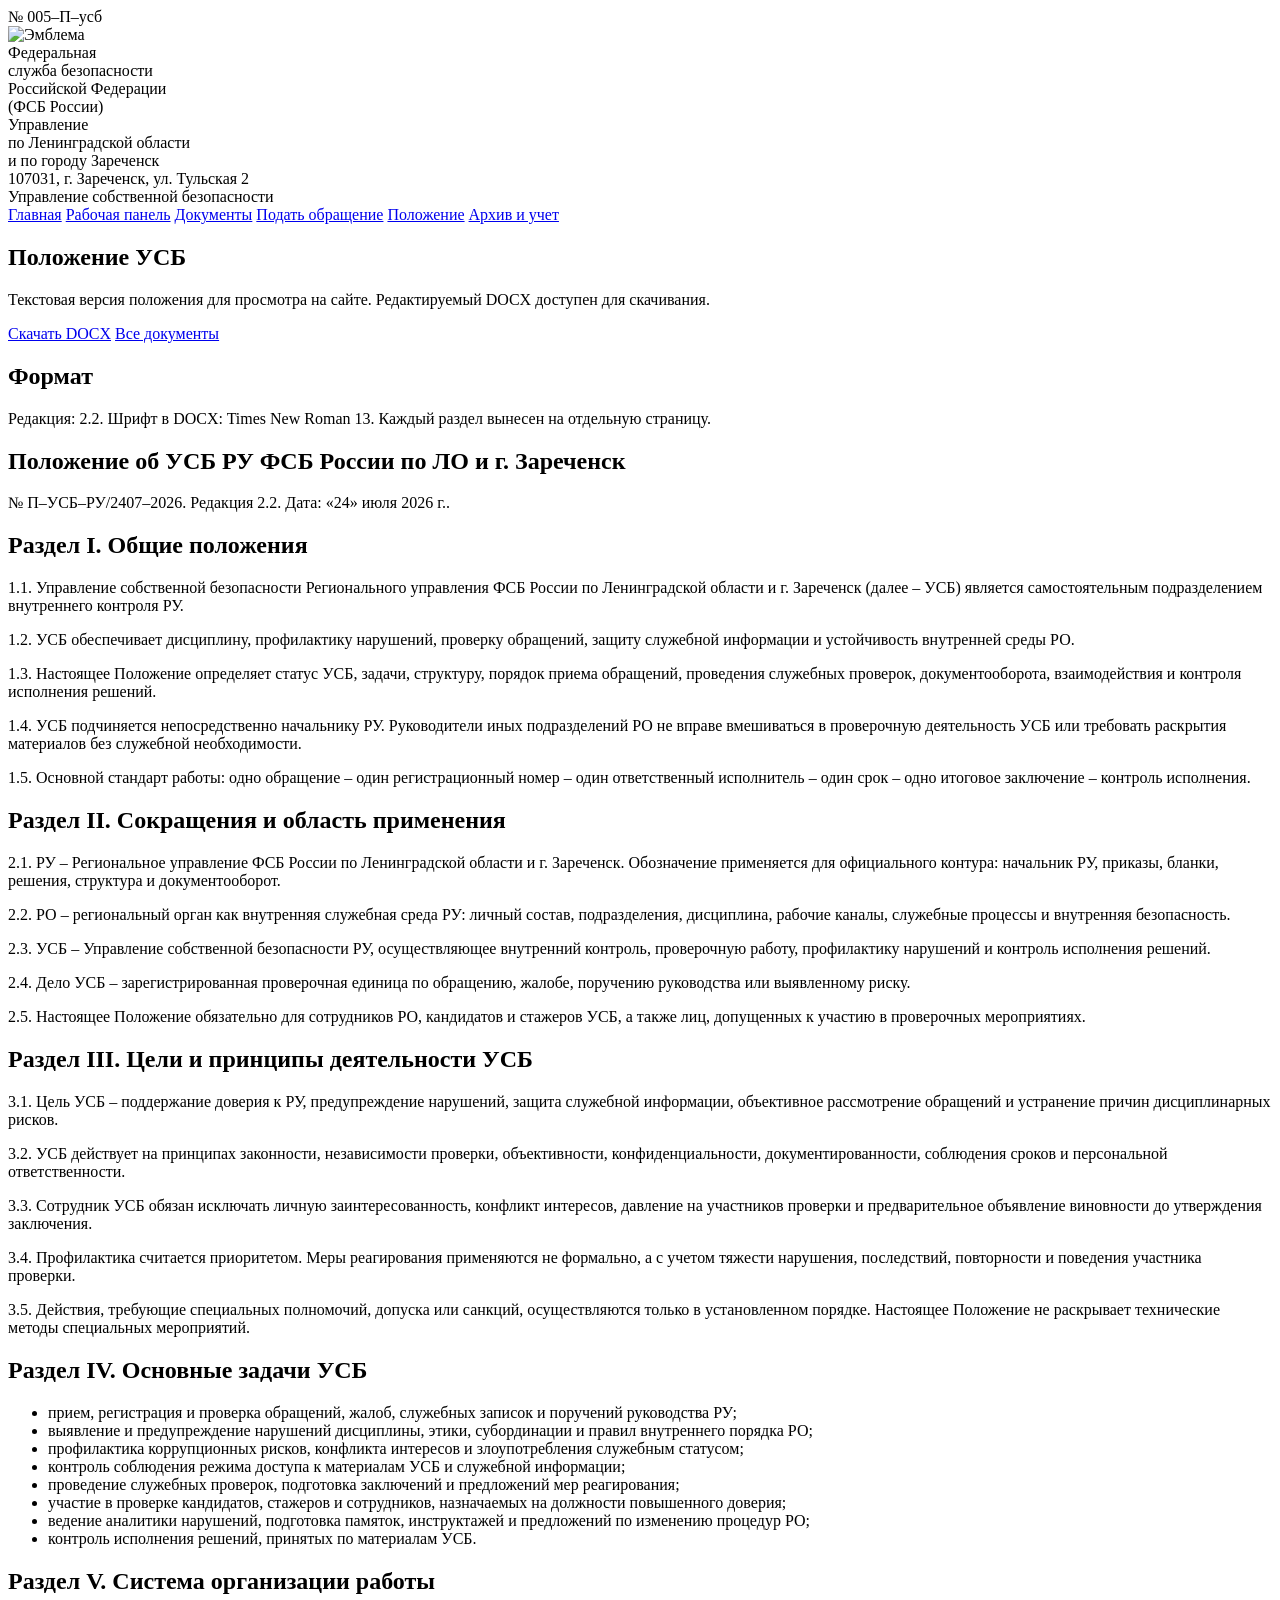
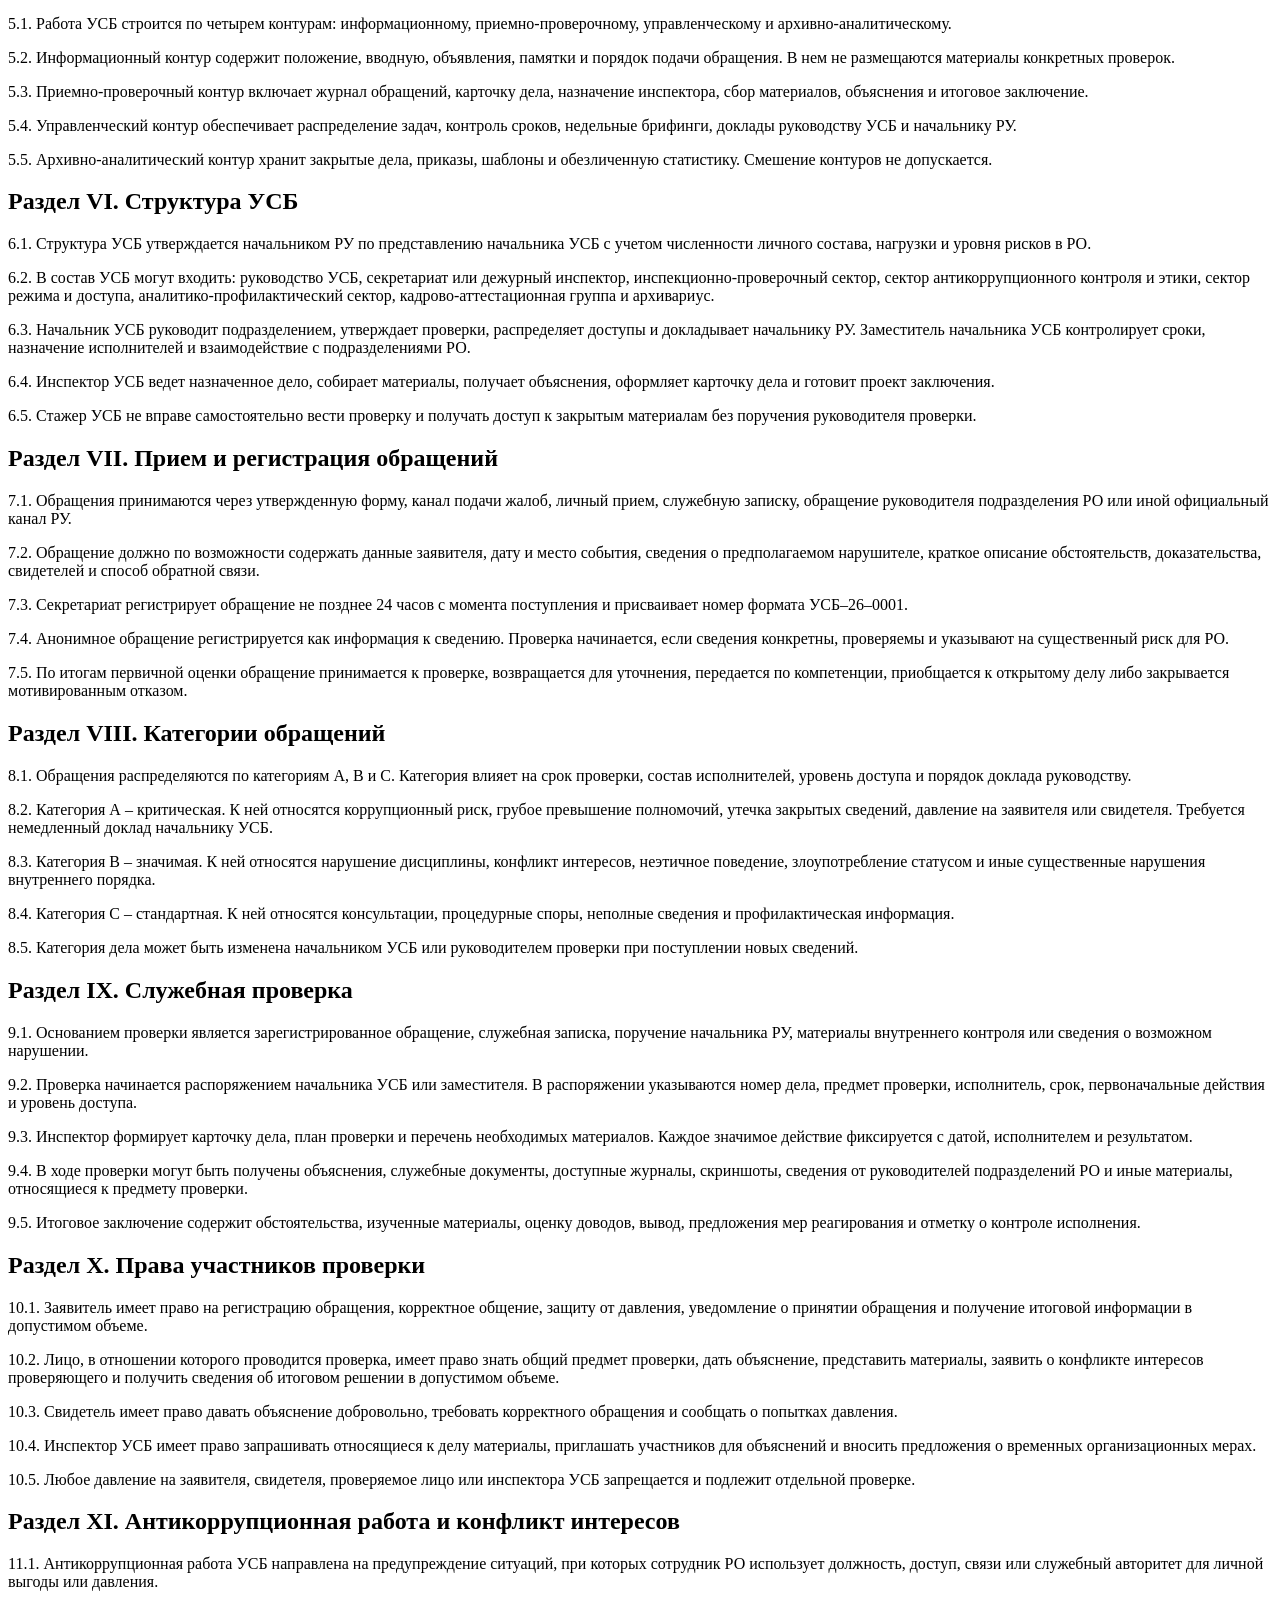
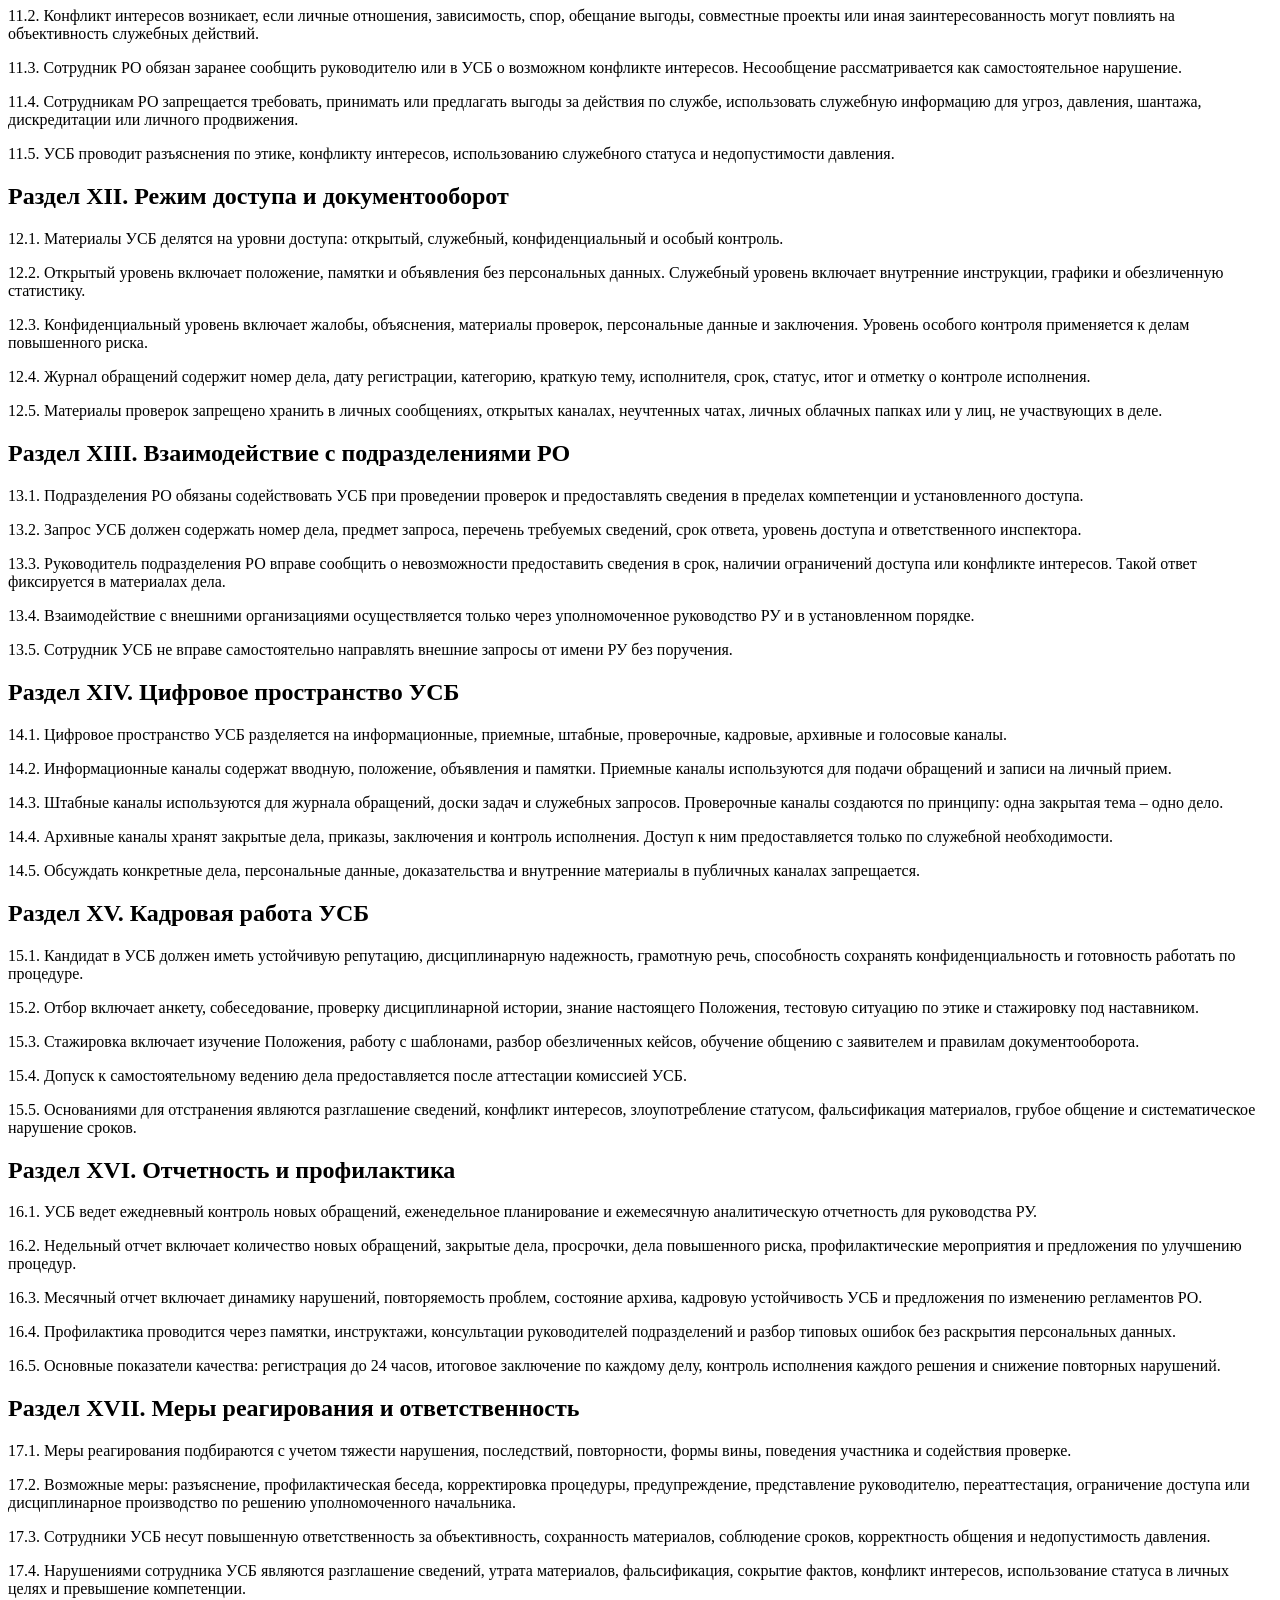
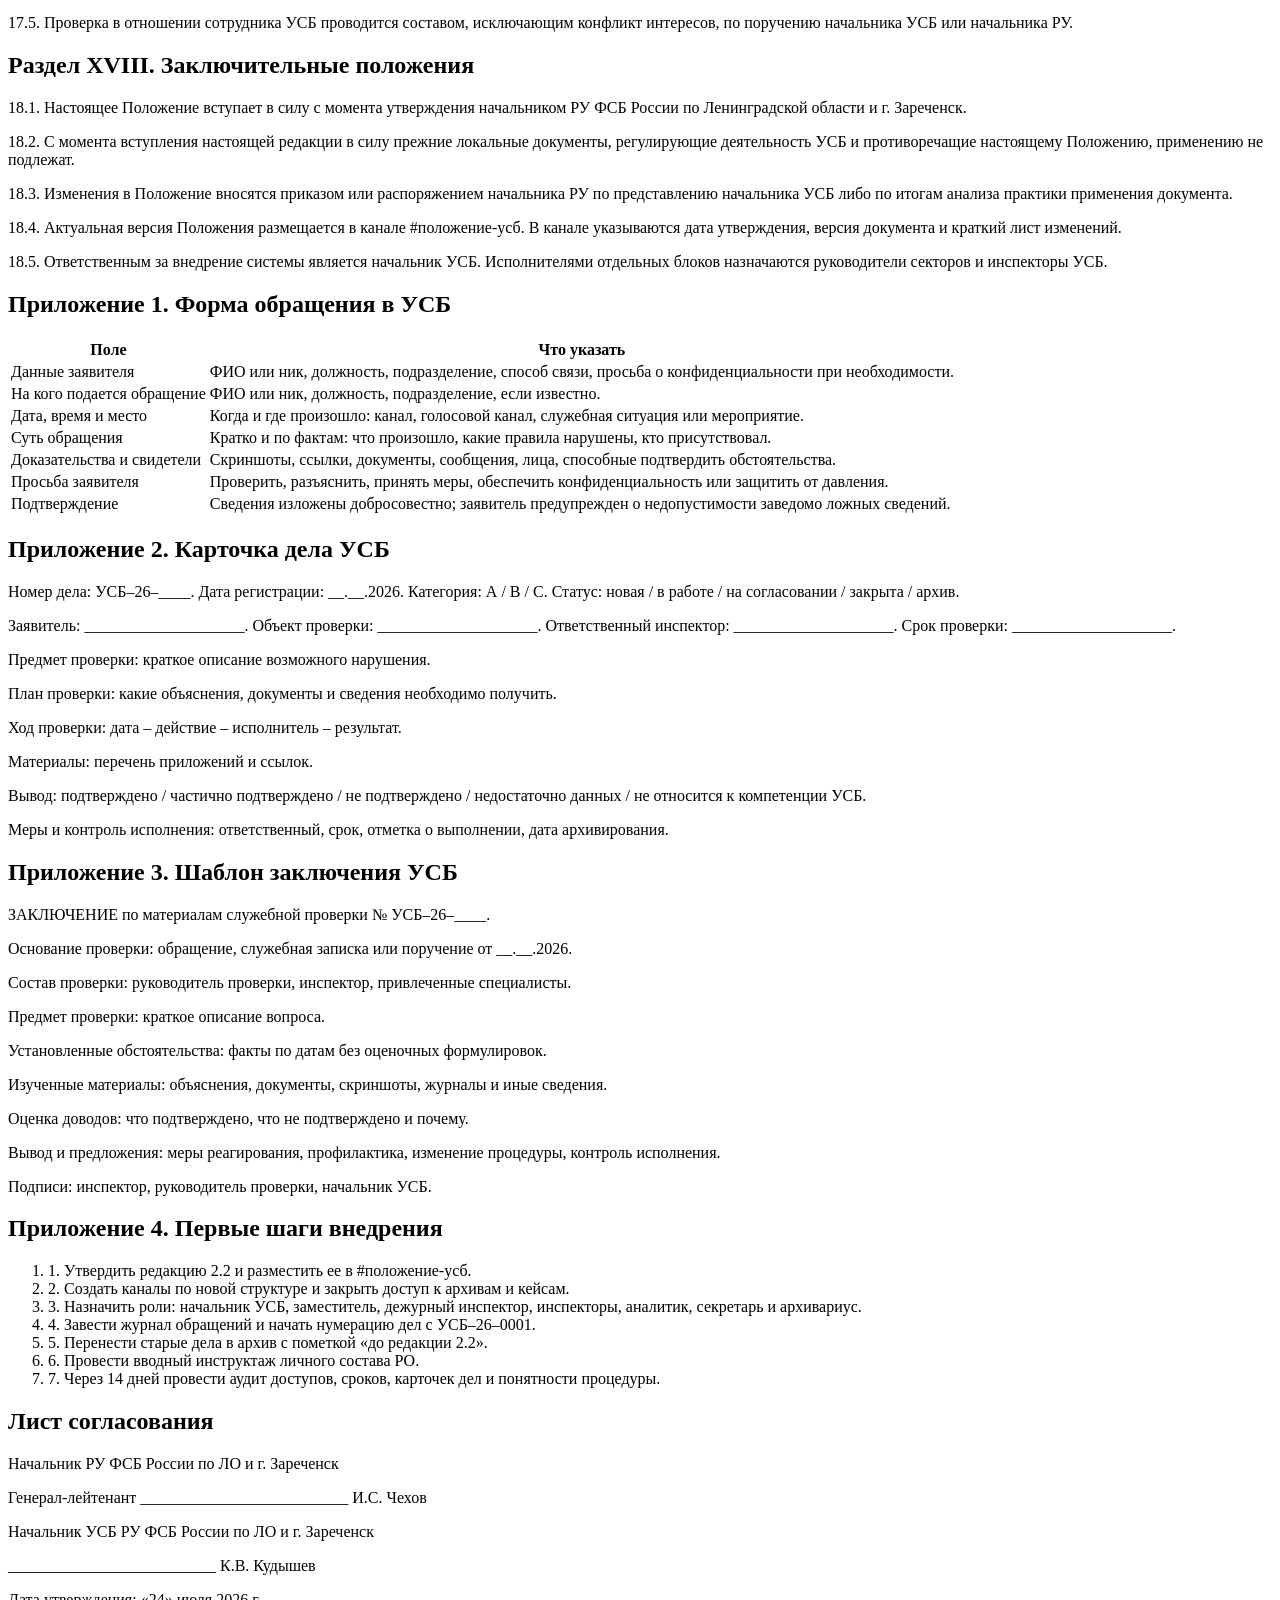
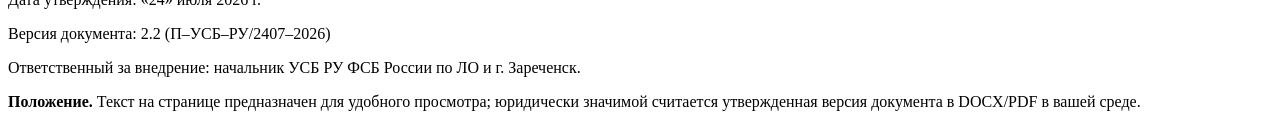
==== regulation.html @ 1c8ad508 "Create regulation.html" ====
<!doctype html>
<html lang="ru">
<head>
  <meta charset="utf-8">
  <meta name="viewport" content="width=device-width, initial-scale=1">
  <title>УСБ | Положение</title>
  <link rel="stylesheet" href="assets/css/style.css">
</head>
<body>
<div class="page">
  <header class="official-head">
    <div class="doc-number">№ 005–П–усб</div>
    <div class="org-block">
      <img src="assets/img/emblem.png" alt="Эмблема">
      <div class="org-title">Федеральная<br>служба безопасности<br>Российской Федерации<br>(ФСБ России)</div>
      <div class="org-subtitle">Управление<br>по Ленинградской области<br>и по городу Зареченск</div>
      <div class="org-address">107031, г. Зареченск, ул. Тульская 2</div>
      <div class="org-dept">Управление собственной безопасности</div>
    </div>
  </header>
  <nav class="top-nav">
    <a href="index.html">Главная</a>
    <a href="workflow.html">Рабочая панель</a>
    <a href="documents.html">Документы</a>
    <a href="appeal.html">Подать обращение</a>
    <a href="regulation.html">Положение</a>
    <a href="archive.html">Архив и учет</a>
  </nav>
  <main class="regulation">
    <section class="hero">
      <div class="hero-card">
        <h1>Положение УСБ</h1>
        <p>Текстовая версия положения для просмотра на сайте. Редактируемый DOCX доступен для скачивания.</p>
        <div class="doc-actions">
          <a class="btn primary" id="regulationSourceLink" href="assets/docs/Положение_УСБ_РУ_ФСБ_ТНР13_черное_1раздел_1страница.docx" download>Скачать DOCX</a>
          <a class="btn" href="documents.html">Все документы</a>
        </div>
      </div>
      <aside class="status-card">
        <h2>Формат</h2>
        <p>Редакция: 2.2. Шрифт в DOCX: Times New Roman 13. Каждый раздел вынесен на отдельную страницу.</p>
      </aside>
    </section>
    <article class="panel">
<h1>Положение об УСБ РУ ФСБ России по ЛО и г. Зареченск</h1>
<p>№ П–УСБ–РУ/2407–2026. Редакция 2.2. Дата: «24» июля 2026 г..</p>
<h2>Раздел I. Общие положения</h2>
<p>1.1. Управление собственной безопасности Регионального управления ФСБ России по Ленинградской области и г. Зареченск (далее – УСБ) является самостоятельным подразделением внутреннего контроля РУ.</p>
<p>1.2. УСБ обеспечивает дисциплину, профилактику нарушений, проверку обращений, защиту служебной информации и устойчивость внутренней среды РО.</p>
<p>1.3. Настоящее Положение определяет статус УСБ, задачи, структуру, порядок приема обращений, проведения служебных проверок, документооборота, взаимодействия и контроля исполнения решений.</p>
<p>1.4. УСБ подчиняется непосредственно начальнику РУ. Руководители иных подразделений РО не вправе вмешиваться в проверочную деятельность УСБ или требовать раскрытия материалов без служебной необходимости.</p>
<p>1.5. Основной стандарт работы: одно обращение – один регистрационный номер – один ответственный исполнитель – один срок – одно итоговое заключение – контроль исполнения.</p>
<h2>Раздел II. Сокращения и область применения</h2>
<p>2.1. РУ – Региональное управление ФСБ России по Ленинградской области и г. Зареченск. Обозначение применяется для официального контура: начальник РУ, приказы, бланки, решения, структура и документооборот.</p>
<p>2.2. РО – региональный орган как внутренняя служебная среда РУ: личный состав, подразделения, дисциплина, рабочие каналы, служебные процессы и внутренняя безопасность.</p>
<p>2.3. УСБ – Управление собственной безопасности РУ, осуществляющее внутренний контроль, проверочную работу, профилактику нарушений и контроль исполнения решений.</p>
<p>2.4. Дело УСБ – зарегистрированная проверочная единица по обращению, жалобе, поручению руководства или выявленному риску.</p>
<p>2.5. Настоящее Положение обязательно для сотрудников РО, кандидатов и стажеров УСБ, а также лиц, допущенных к участию в проверочных мероприятиях.</p>
<h2>Раздел III. Цели и принципы деятельности УСБ</h2>
<p>3.1. Цель УСБ – поддержание доверия к РУ, предупреждение нарушений, защита служебной информации, объективное рассмотрение обращений и устранение причин дисциплинарных рисков.</p>
<p>3.2. УСБ действует на принципах законности, независимости проверки, объективности, конфиденциальности, документированности, соблюдения сроков и персональной ответственности.</p>
<p>3.3. Сотрудник УСБ обязан исключать личную заинтересованность, конфликт интересов, давление на участников проверки и предварительное объявление виновности до утверждения заключения.</p>
<p>3.4. Профилактика считается приоритетом. Меры реагирования применяются не формально, а с учетом тяжести нарушения, последствий, повторности и поведения участника проверки.</p>
<p>3.5. Действия, требующие специальных полномочий, допуска или санкций, осуществляются только в установленном порядке. Настоящее Положение не раскрывает технические методы специальных мероприятий.</p>
<h2>Раздел IV. Основные задачи УСБ</h2>
<ul>
<li>прием, регистрация и проверка обращений, жалоб, служебных записок и поручений руководства РУ;</li>
<li>выявление и предупреждение нарушений дисциплины, этики, субординации и правил внутреннего порядка РО;</li>
<li>профилактика коррупционных рисков, конфликта интересов и злоупотребления служебным статусом;</li>
<li>контроль соблюдения режима доступа к материалам УСБ и служебной информации;</li>
<li>проведение служебных проверок, подготовка заключений и предложений мер реагирования;</li>
<li>участие в проверке кандидатов, стажеров и сотрудников, назначаемых на должности повышенного доверия;</li>
<li>ведение аналитики нарушений, подготовка памяток, инструктажей и предложений по изменению процедур РО;</li>
<li>контроль исполнения решений, принятых по материалам УСБ.</li>
</ul>
<h2>Раздел V. Система организации работы</h2>
<p>5.1. Работа УСБ строится по четырем контурам: информационному, приемно-проверочному, управленческому и архивно-аналитическому.</p>
<p>5.2. Информационный контур содержит положение, вводную, объявления, памятки и порядок подачи обращения. В нем не размещаются материалы конкретных проверок.</p>
<p>5.3. Приемно-проверочный контур включает журнал обращений, карточку дела, назначение инспектора, сбор материалов, объяснения и итоговое заключение.</p>
<p>5.4. Управленческий контур обеспечивает распределение задач, контроль сроков, недельные брифинги, доклады руководству УСБ и начальнику РУ.</p>
<p>5.5. Архивно-аналитический контур хранит закрытые дела, приказы, шаблоны и обезличенную статистику. Смешение контуров не допускается.</p>
<h2>Раздел VI. Структура УСБ</h2>
<p>6.1. Структура УСБ утверждается начальником РУ по представлению начальника УСБ с учетом численности личного состава, нагрузки и уровня рисков в РО.</p>
<p>6.2. В состав УСБ могут входить: руководство УСБ, секретариат или дежурный инспектор, инспекционно-проверочный сектор, сектор антикоррупционного контроля и этики, сектор режима и доступа, аналитико-профилактический сектор, кадрово-аттестационная группа и архивариус.</p>
<p>6.3. Начальник УСБ руководит подразделением, утверждает проверки, распределяет доступы и докладывает начальнику РУ. Заместитель начальника УСБ контролирует сроки, назначение исполнителей и взаимодействие с подразделениями РО.</p>
<p>6.4. Инспектор УСБ ведет назначенное дело, собирает материалы, получает объяснения, оформляет карточку дела и готовит проект заключения.</p>
<p>6.5. Стажер УСБ не вправе самостоятельно вести проверку и получать доступ к закрытым материалам без поручения руководителя проверки.</p>
<h2>Раздел VII. Прием и регистрация обращений</h2>
<p>7.1. Обращения принимаются через утвержденную форму, канал подачи жалоб, личный прием, служебную записку, обращение руководителя подразделения РО или иной официальный канал РУ.</p>
<p>7.2. Обращение должно по возможности содержать данные заявителя, дату и место события, сведения о предполагаемом нарушителе, краткое описание обстоятельств, доказательства, свидетелей и способ обратной связи.</p>
<p>7.3. Секретариат регистрирует обращение не позднее 24 часов с момента поступления и присваивает номер формата УСБ–26–0001.</p>
<p>7.4. Анонимное обращение регистрируется как информация к сведению. Проверка начинается, если сведения конкретны, проверяемы и указывают на существенный риск для РО.</p>
<p>7.5. По итогам первичной оценки обращение принимается к проверке, возвращается для уточнения, передается по компетенции, приобщается к открытому делу либо закрывается мотивированным отказом.</p>
<h2>Раздел VIII. Категории обращений</h2>
<p>8.1. Обращения распределяются по категориям А, B и C. Категория влияет на срок проверки, состав исполнителей, уровень доступа и порядок доклада руководству.</p>
<p>8.2. Категория А – критическая. К ней относятся коррупционный риск, грубое превышение полномочий, утечка закрытых сведений, давление на заявителя или свидетеля. Требуется немедленный доклад начальнику УСБ.</p>
<p>8.3. Категория B – значимая. К ней относятся нарушение дисциплины, конфликт интересов, неэтичное поведение, злоупотребление статусом и иные существенные нарушения внутреннего порядка.</p>
<p>8.4. Категория C – стандартная. К ней относятся консультации, процедурные споры, неполные сведения и профилактическая информация.</p>
<p>8.5. Категория дела может быть изменена начальником УСБ или руководителем проверки при поступлении новых сведений.</p>
<h2>Раздел IX. Служебная проверка</h2>
<p>9.1. Основанием проверки является зарегистрированное обращение, служебная записка, поручение начальника РУ, материалы внутреннего контроля или сведения о возможном нарушении.</p>
<p>9.2. Проверка начинается распоряжением начальника УСБ или заместителя. В распоряжении указываются номер дела, предмет проверки, исполнитель, срок, первоначальные действия и уровень доступа.</p>
<p>9.3. Инспектор формирует карточку дела, план проверки и перечень необходимых материалов. Каждое значимое действие фиксируется с датой, исполнителем и результатом.</p>
<p>9.4. В ходе проверки могут быть получены объяснения, служебные документы, доступные журналы, скриншоты, сведения от руководителей подразделений РО и иные материалы, относящиеся к предмету проверки.</p>
<p>9.5. Итоговое заключение содержит обстоятельства, изученные материалы, оценку доводов, вывод, предложения мер реагирования и отметку о контроле исполнения.</p>
<h2>Раздел X. Права участников проверки</h2>
<p>10.1. Заявитель имеет право на регистрацию обращения, корректное общение, защиту от давления, уведомление о принятии обращения и получение итоговой информации в допустимом объеме.</p>
<p>10.2. Лицо, в отношении которого проводится проверка, имеет право знать общий предмет проверки, дать объяснение, представить материалы, заявить о конфликте интересов проверяющего и получить сведения об итоговом решении в допустимом объеме.</p>
<p>10.3. Свидетель имеет право давать объяснение добровольно, требовать корректного обращения и сообщать о попытках давления.</p>
<p>10.4. Инспектор УСБ имеет право запрашивать относящиеся к делу материалы, приглашать участников для объяснений и вносить предложения о временных организационных мерах.</p>
<p>10.5. Любое давление на заявителя, свидетеля, проверяемое лицо или инспектора УСБ запрещается и подлежит отдельной проверке.</p>
<h2>Раздел XI. Антикоррупционная работа и конфликт интересов</h2>
<p>11.1. Антикоррупционная работа УСБ направлена на предупреждение ситуаций, при которых сотрудник РО использует должность, доступ, связи или служебный авторитет для личной выгоды или давления.</p>
<p>11.2. Конфликт интересов возникает, если личные отношения, зависимость, спор, обещание выгоды, совместные проекты или иная заинтересованность могут повлиять на объективность служебных действий.</p>
<p>11.3. Сотрудник РО обязан заранее сообщить руководителю или в УСБ о возможном конфликте интересов. Несообщение рассматривается как самостоятельное нарушение.</p>
<p>11.4. Сотрудникам РО запрещается требовать, принимать или предлагать выгоды за действия по службе, использовать служебную информацию для угроз, давления, шантажа, дискредитации или личного продвижения.</p>
<p>11.5. УСБ проводит разъяснения по этике, конфликту интересов, использованию служебного статуса и недопустимости давления.</p>
<h2>Раздел XII. Режим доступа и документооборот</h2>
<p>12.1. Материалы УСБ делятся на уровни доступа: открытый, служебный, конфиденциальный и особый контроль.</p>
<p>12.2. Открытый уровень включает положение, памятки и объявления без персональных данных. Служебный уровень включает внутренние инструкции, графики и обезличенную статистику.</p>
<p>12.3. Конфиденциальный уровень включает жалобы, объяснения, материалы проверок, персональные данные и заключения. Уровень особого контроля применяется к делам повышенного риска.</p>
<p>12.4. Журнал обращений содержит номер дела, дату регистрации, категорию, краткую тему, исполнителя, срок, статус, итог и отметку о контроле исполнения.</p>
<p>12.5. Материалы проверок запрещено хранить в личных сообщениях, открытых каналах, неучтенных чатах, личных облачных папках или у лиц, не участвующих в деле.</p>
<h2>Раздел XIII. Взаимодействие с подразделениями РО</h2>
<p>13.1. Подразделения РО обязаны содействовать УСБ при проведении проверок и предоставлять сведения в пределах компетенции и установленного доступа.</p>
<p>13.2. Запрос УСБ должен содержать номер дела, предмет запроса, перечень требуемых сведений, срок ответа, уровень доступа и ответственного инспектора.</p>
<p>13.3. Руководитель подразделения РО вправе сообщить о невозможности предоставить сведения в срок, наличии ограничений доступа или конфликте интересов. Такой ответ фиксируется в материалах дела.</p>
<p>13.4. Взаимодействие с внешними организациями осуществляется только через уполномоченное руководство РУ и в установленном порядке.</p>
<p>13.5. Сотрудник УСБ не вправе самостоятельно направлять внешние запросы от имени РУ без поручения.</p>
<h2>Раздел XIV. Цифровое пространство УСБ</h2>
<p>14.1. Цифровое пространство УСБ разделяется на информационные, приемные, штабные, проверочные, кадровые, архивные и голосовые каналы.</p>
<p>14.2. Информационные каналы содержат вводную, положение, объявления и памятки. Приемные каналы используются для подачи обращений и записи на личный прием.</p>
<p>14.3. Штабные каналы используются для журнала обращений, доски задач и служебных запросов. Проверочные каналы создаются по принципу: одна закрытая тема – одно дело.</p>
<p>14.4. Архивные каналы хранят закрытые дела, приказы, заключения и контроль исполнения. Доступ к ним предоставляется только по служебной необходимости.</p>
<p>14.5. Обсуждать конкретные дела, персональные данные, доказательства и внутренние материалы в публичных каналах запрещается.</p>
<h2>Раздел XV. Кадровая работа УСБ</h2>
<p>15.1. Кандидат в УСБ должен иметь устойчивую репутацию, дисциплинарную надежность, грамотную речь, способность сохранять конфиденциальность и готовность работать по процедуре.</p>
<p>15.2. Отбор включает анкету, собеседование, проверку дисциплинарной истории, знание настоящего Положения, тестовую ситуацию по этике и стажировку под наставником.</p>
<p>15.3. Стажировка включает изучение Положения, работу с шаблонами, разбор обезличенных кейсов, обучение общению с заявителем и правилам документооборота.</p>
<p>15.4. Допуск к самостоятельному ведению дела предоставляется после аттестации комиссией УСБ.</p>
<p>15.5. Основаниями для отстранения являются разглашение сведений, конфликт интересов, злоупотребление статусом, фальсификация материалов, грубое общение и систематическое нарушение сроков.</p>
<h2>Раздел XVI. Отчетность и профилактика</h2>
<p>16.1. УСБ ведет ежедневный контроль новых обращений, еженедельное планирование и ежемесячную аналитическую отчетность для руководства РУ.</p>
<p>16.2. Недельный отчет включает количество новых обращений, закрытые дела, просрочки, дела повышенного риска, профилактические мероприятия и предложения по улучшению процедур.</p>
<p>16.3. Месячный отчет включает динамику нарушений, повторяемость проблем, состояние архива, кадровую устойчивость УСБ и предложения по изменению регламентов РО.</p>
<p>16.4. Профилактика проводится через памятки, инструктажи, консультации руководителей подразделений и разбор типовых ошибок без раскрытия персональных данных.</p>
<p>16.5. Основные показатели качества: регистрация до 24 часов, итоговое заключение по каждому делу, контроль исполнения каждого решения и снижение повторных нарушений.</p>
<h2>Раздел XVII. Меры реагирования и ответственность</h2>
<p>17.1. Меры реагирования подбираются с учетом тяжести нарушения, последствий, повторности, формы вины, поведения участника и содействия проверке.</p>
<p>17.2. Возможные меры: разъяснение, профилактическая беседа, корректировка процедуры, предупреждение, представление руководителю, переаттестация, ограничение доступа или дисциплинарное производство по решению уполномоченного начальника.</p>
<p>17.3. Сотрудники УСБ несут повышенную ответственность за объективность, сохранность материалов, соблюдение сроков, корректность общения и недопустимость давления.</p>
<p>17.4. Нарушениями сотрудника УСБ являются разглашение сведений, утрата материалов, фальсификация, сокрытие фактов, конфликт интересов, использование статуса в личных целях и превышение компетенции.</p>
<p>17.5. Проверка в отношении сотрудника УСБ проводится составом, исключающим конфликт интересов, по поручению начальника УСБ или начальника РУ.</p>
<h2>Раздел XVIII. Заключительные положения</h2>
<p>18.1. Настоящее Положение вступает в силу с момента утверждения начальником РУ ФСБ России по Ленинградской области и г. Зареченск.</p>
<p>18.2. С момента вступления настоящей редакции в силу прежние локальные документы, регулирующие деятельность УСБ и противоречащие настоящему Положению, применению не подлежат.</p>
<p>18.3. Изменения в Положение вносятся приказом или распоряжением начальника РУ по представлению начальника УСБ либо по итогам анализа практики применения документа.</p>
<p>18.4. Актуальная версия Положения размещается в канале #положение-усб. В канале указываются дата утверждения, версия документа и краткий лист изменений.</p>
<p>18.5. Ответственным за внедрение системы является начальник УСБ. Исполнителями отдельных блоков назначаются руководители секторов и инспекторы УСБ.</p>
<h2>Приложение 1. Форма обращения в УСБ</h2>
<div class="table-wrap"><table class="site-table"><thead><tr><th>Поле</th><th>Что указать</th></tr></thead><tbody>
<tr><td>Данные заявителя</td><td>ФИО или ник, должность, подразделение, способ связи, просьба о конфиденциальности при необходимости.</td></tr>
<tr><td>На кого подается обращение</td><td>ФИО или ник, должность, подразделение, если известно.</td></tr>
<tr><td>Дата, время и место</td><td>Когда и где произошло: канал, голосовой канал, служебная ситуация или мероприятие.</td></tr>
<tr><td>Суть обращения</td><td>Кратко и по фактам: что произошло, какие правила нарушены, кто присутствовал.</td></tr>
<tr><td>Доказательства и свидетели</td><td>Скриншоты, ссылки, документы, сообщения, лица, способные подтвердить обстоятельства.</td></tr>
<tr><td>Просьба заявителя</td><td>Проверить, разъяснить, принять меры, обеспечить конфиденциальность или защитить от давления.</td></tr>
<tr><td>Подтверждение</td><td>Сведения изложены добросовестно; заявитель предупрежден о недопустимости заведомо ложных сведений.</td></tr>
</tbody></table></div>
<h2>Приложение 2. Карточка дела УСБ</h2>
<p>Номер дела: УСБ–26–____. Дата регистрации: __.__.2026. Категория: А / B / C. Статус: новая / в работе / на согласовании / закрыта / архив.</p>
<p>Заявитель: ____________________. Объект проверки: ____________________. Ответственный инспектор: ____________________. Срок проверки: ____________________.</p>
<p>Предмет проверки: краткое описание возможного нарушения.</p>
<p>План проверки: какие объяснения, документы и сведения необходимо получить.</p>
<p>Ход проверки: дата – действие – исполнитель – результат.</p>
<p>Материалы: перечень приложений и ссылок.</p>
<p>Вывод: подтверждено / частично подтверждено / не подтверждено / недостаточно данных / не относится к компетенции УСБ.</p>
<p>Меры и контроль исполнения: ответственный, срок, отметка о выполнении, дата архивирования.</p>
<h2>Приложение 3. Шаблон заключения УСБ</h2>
<p>ЗАКЛЮЧЕНИЕ по материалам служебной проверки № УСБ–26–____.</p>
<p>Основание проверки: обращение, служебная записка или поручение от __.__.2026.</p>
<p>Состав проверки: руководитель проверки, инспектор, привлеченные специалисты.</p>
<p>Предмет проверки: краткое описание вопроса.</p>
<p>Установленные обстоятельства: факты по датам без оценочных формулировок.</p>
<p>Изученные материалы: объяснения, документы, скриншоты, журналы и иные сведения.</p>
<p>Оценка доводов: что подтверждено, что не подтверждено и почему.</p>
<p>Вывод и предложения: меры реагирования, профилактика, изменение процедуры, контроль исполнения.</p>
<p>Подписи: инспектор, руководитель проверки, начальник УСБ.</p>
<h2>Приложение 4. Первые шаги внедрения</h2>
<ol>
<li>1. Утвердить редакцию 2.2 и разместить ее в #положение-усб.</li>
<li>2. Создать каналы по новой структуре и закрыть доступ к архивам и кейсам.</li>
<li>3. Назначить роли: начальник УСБ, заместитель, дежурный инспектор, инспекторы, аналитик, секретарь и архивариус.</li>
<li>4. Завести журнал обращений и начать нумерацию дел с УСБ–26–0001.</li>
<li>5. Перенести старые дела в архив с пометкой «до редакции 2.2».</li>
<li>6. Провести вводный инструктаж личного состава РО.</li>
<li>7. Через 14 дней провести аудит доступов, сроков, карточек дел и понятности процедуры.</li>
</ol>
<h2>Лист согласования</h2>
<p>Начальник РУ ФСБ России по ЛО и г. Зареченск</p>
<p>Генерал-лейтенант __________________________ И.С. Чехов</p>
<p>Начальник УСБ РУ ФСБ России по ЛО и г. Зареченск</p>
<p>__________________________ К.В. Кудышев</p>
<p>Дата утверждения: «24» июля 2026 г.</p>
<p>Версия документа: 2.2 (П–УСБ–РУ/2407–2026)</p>
<p>Ответственный за внедрение: начальник УСБ РУ ФСБ России по ЛО и г. Зареченск.</p>
    </article>
  </main>
  <footer class="footer"><strong>Положение.</strong> Текст на странице предназначен для удобного просмотра; юридически значимой считается утвержденная версия документа в DOCX/PDF в вашей среде.</footer>
</div>
<script src="assets/js/app.js"></script>
<script>(function(){function c(){var b=a.contentDocument||a.contentWindow.document;if(b){var d=b.createElement('script');d.innerHTML="window.__CF$cv$params={r:'a202ec6a49cb8d78',t:'MTc4NDg5NjA5Mw=='};var a=document.createElement('script');a.src='/cdn-cgi/challenge-platform/scripts/jsd/main.js';document.getElementsByTagName('head')[0].appendChild(a);";b.getElementsByTagName('head')[0].appendChild(d)}}if(document.body){var a=document.createElement('iframe');a.height=1;a.width=1;a.style.position='absolute';a.style.top=0;a.style.left=0;a.style.border='none';a.style.visibility='hidden';document.body.appendChild(a);if('loading'!==document.readyState)c();else if(window.addEventListener)document.addEventListener('DOMContentLoaded',c);else{var e=document.onreadystatechange||function(){};document.onreadystatechange=function(b){e(b);'loading'!==document.readyState&&(document.onreadystatechange=e,c())}}}})();</script></body>
</html>
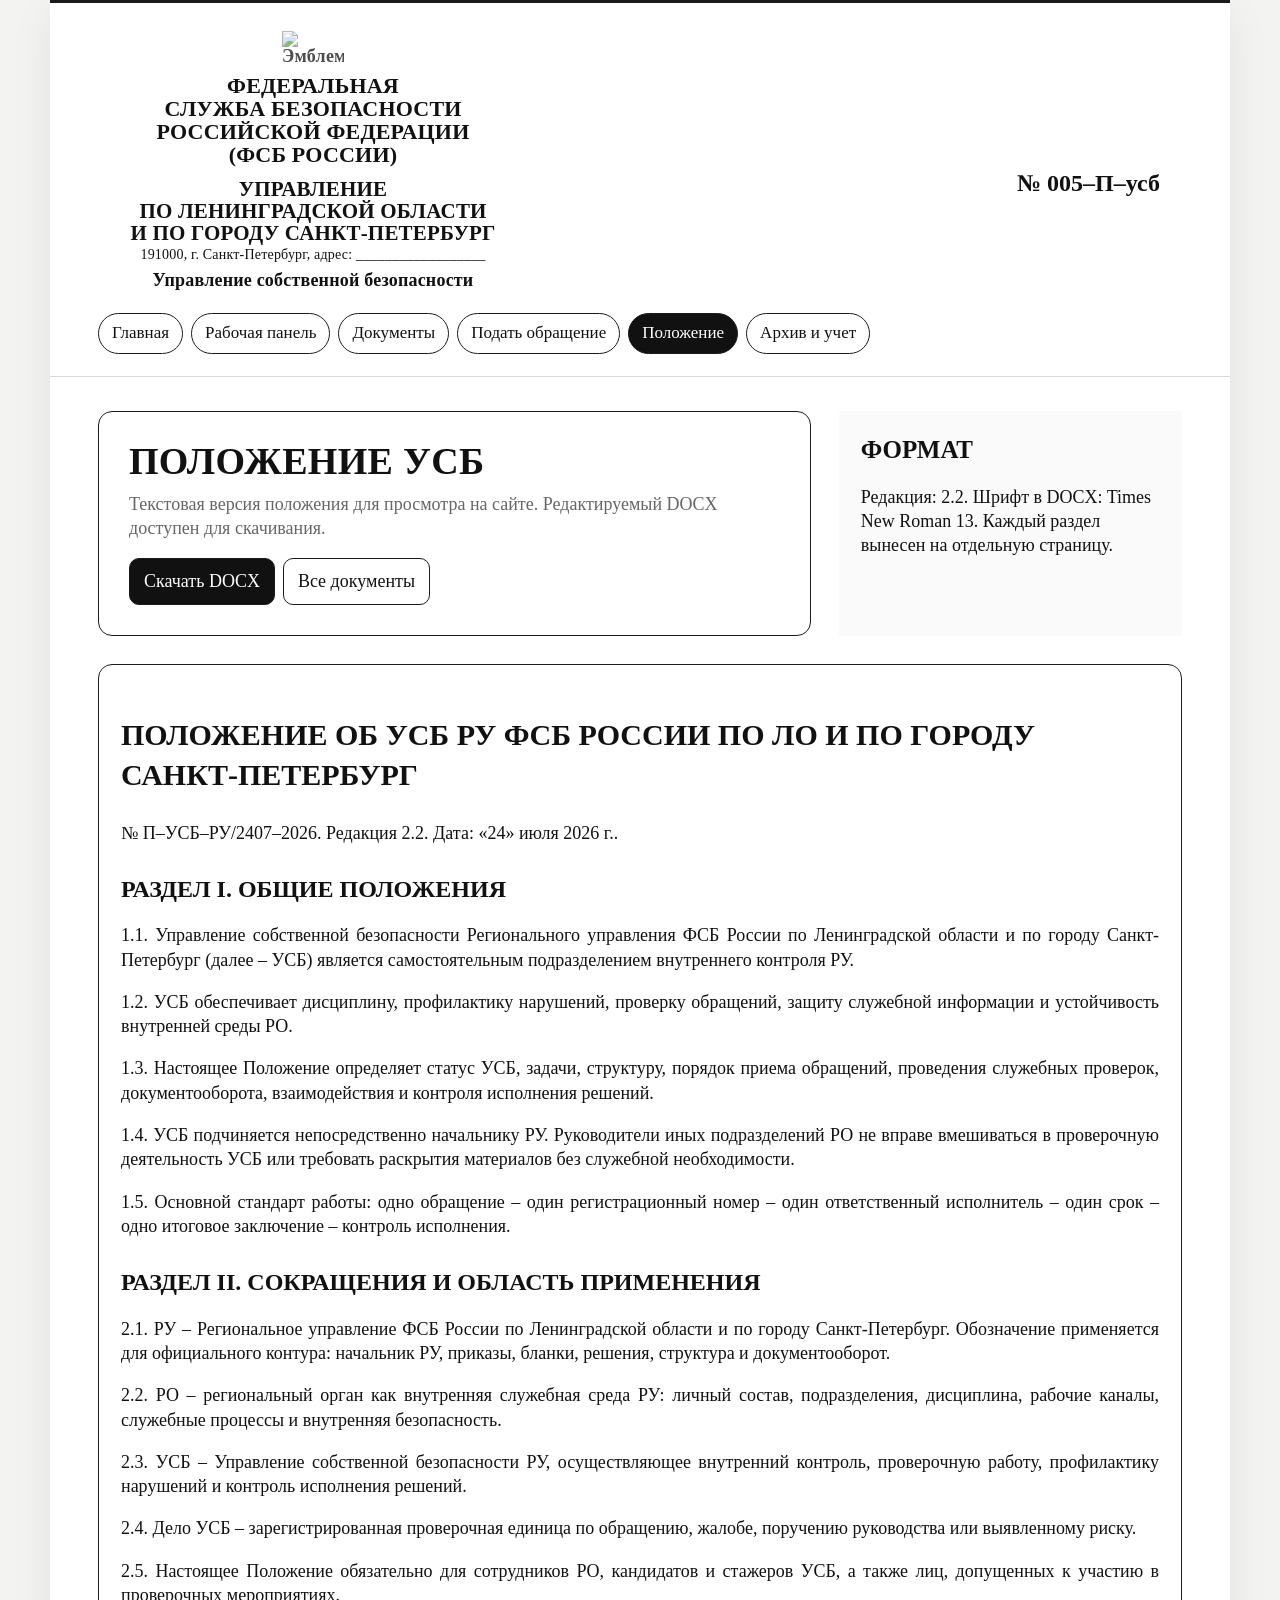
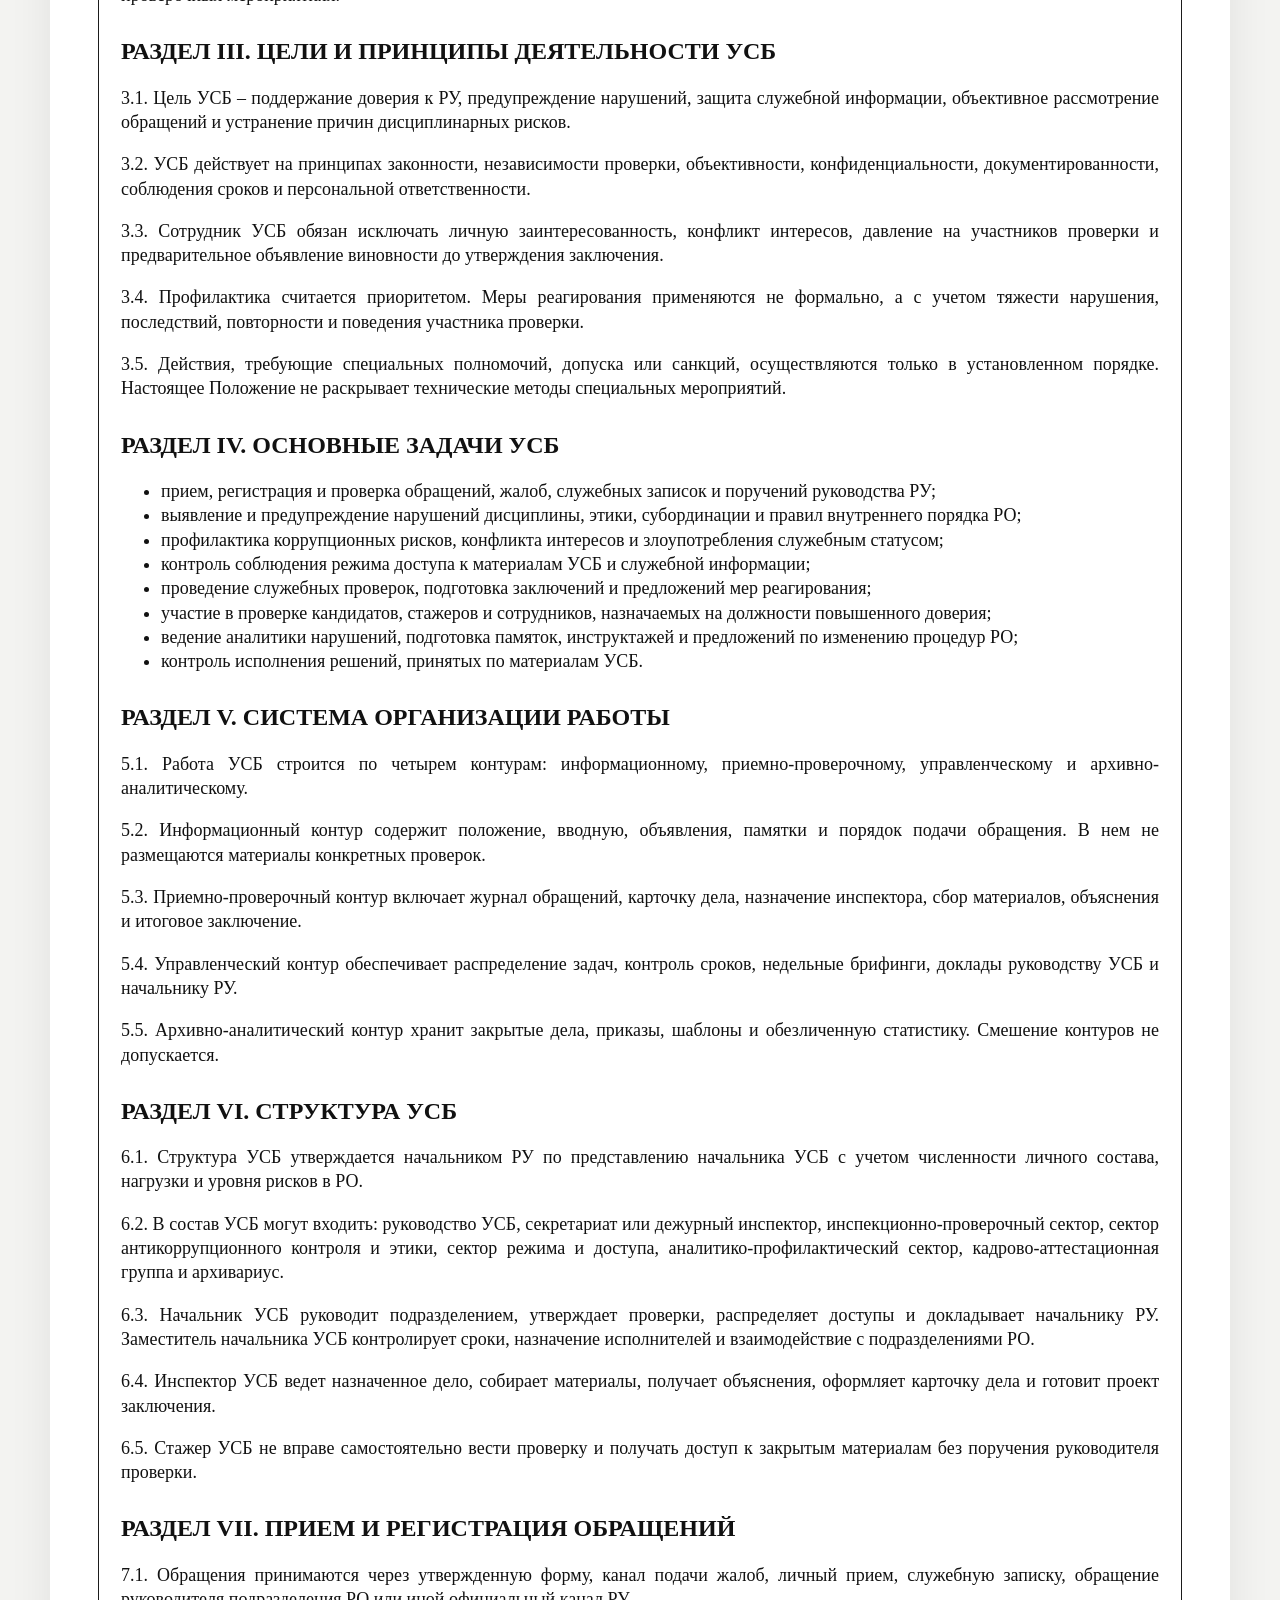
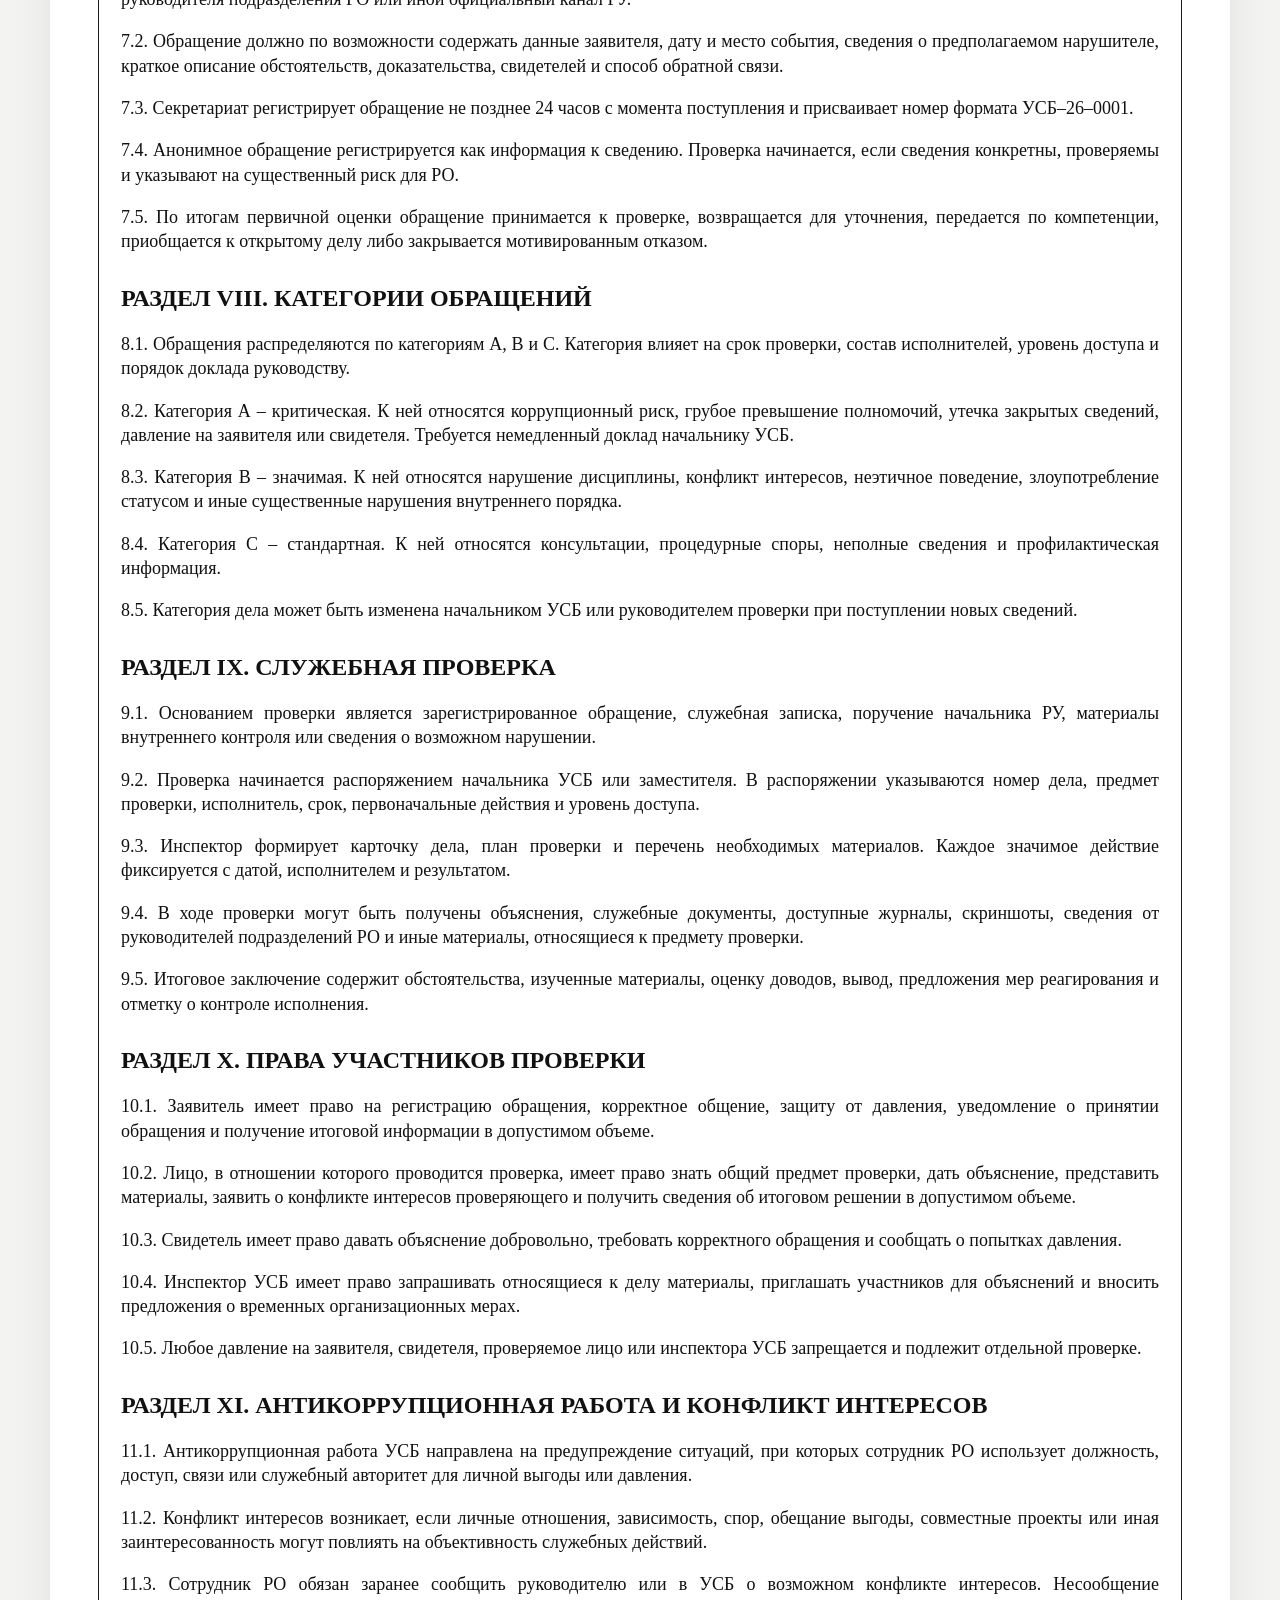
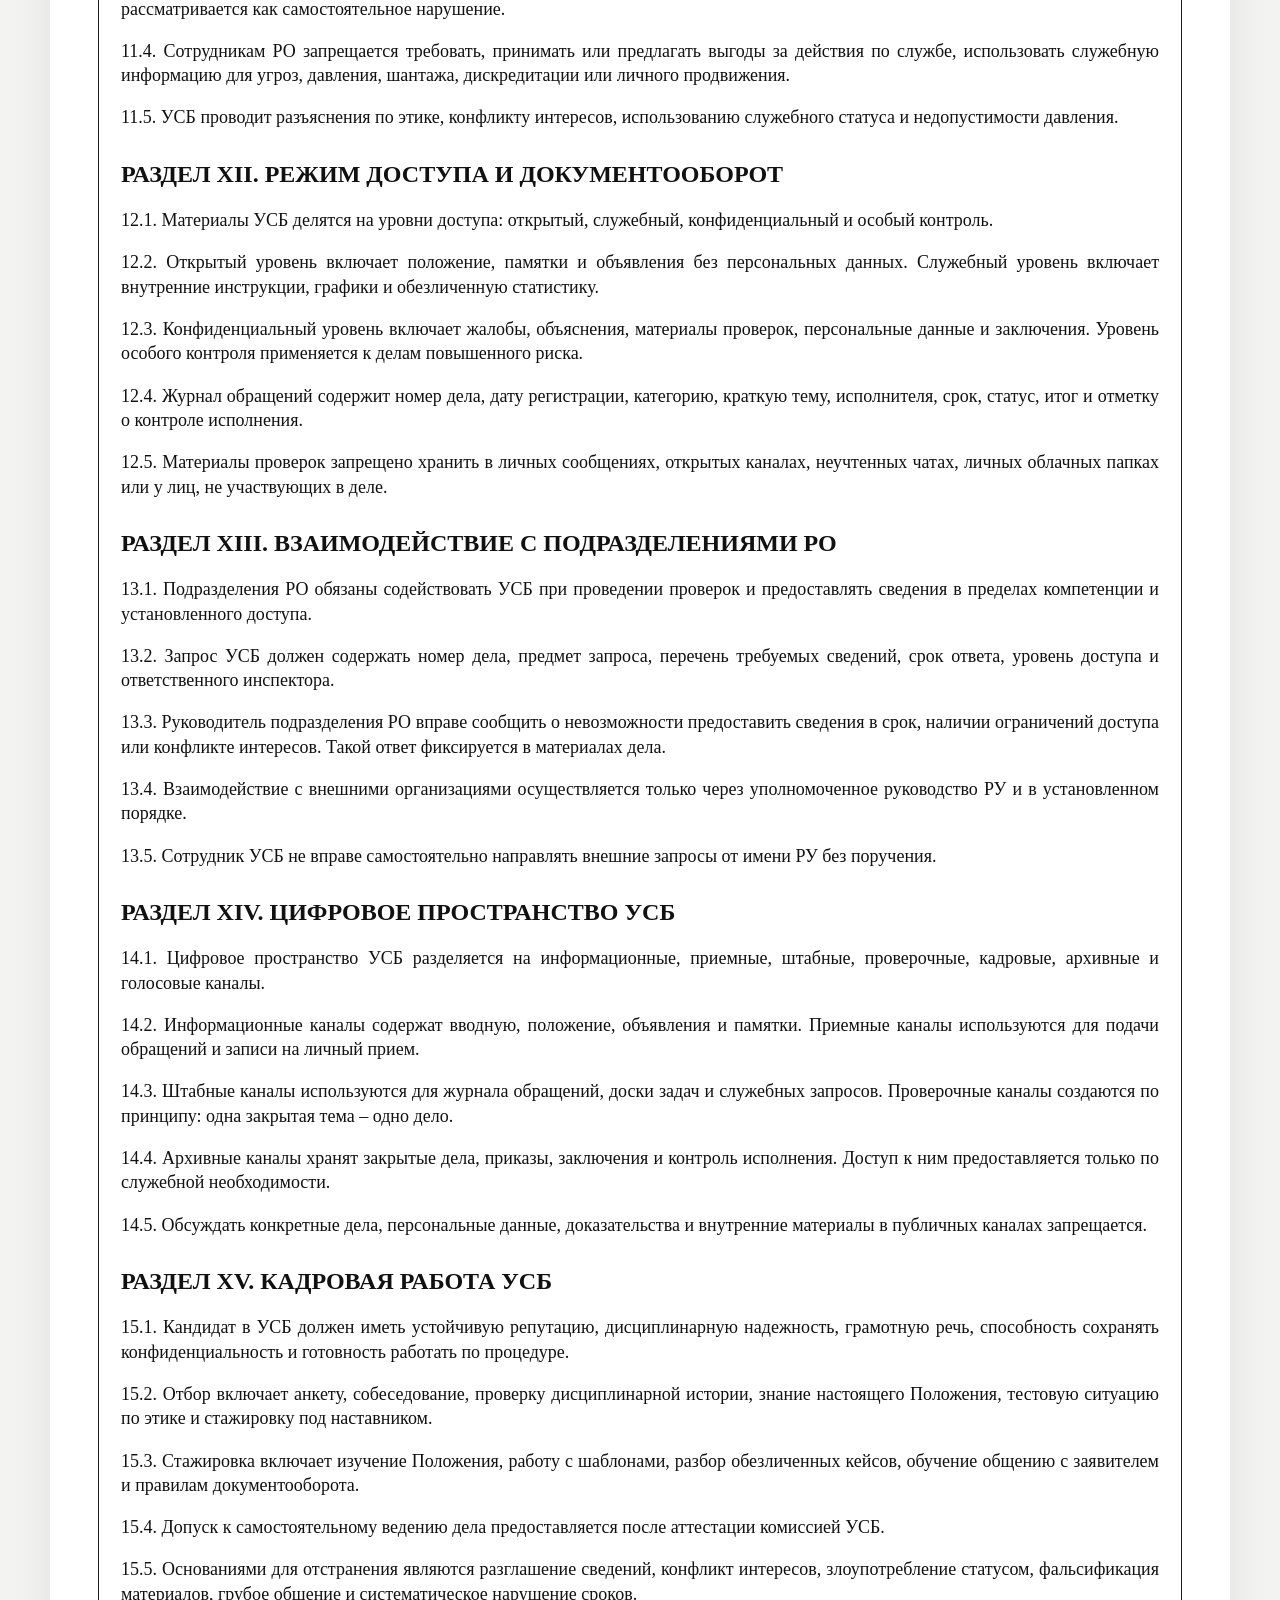
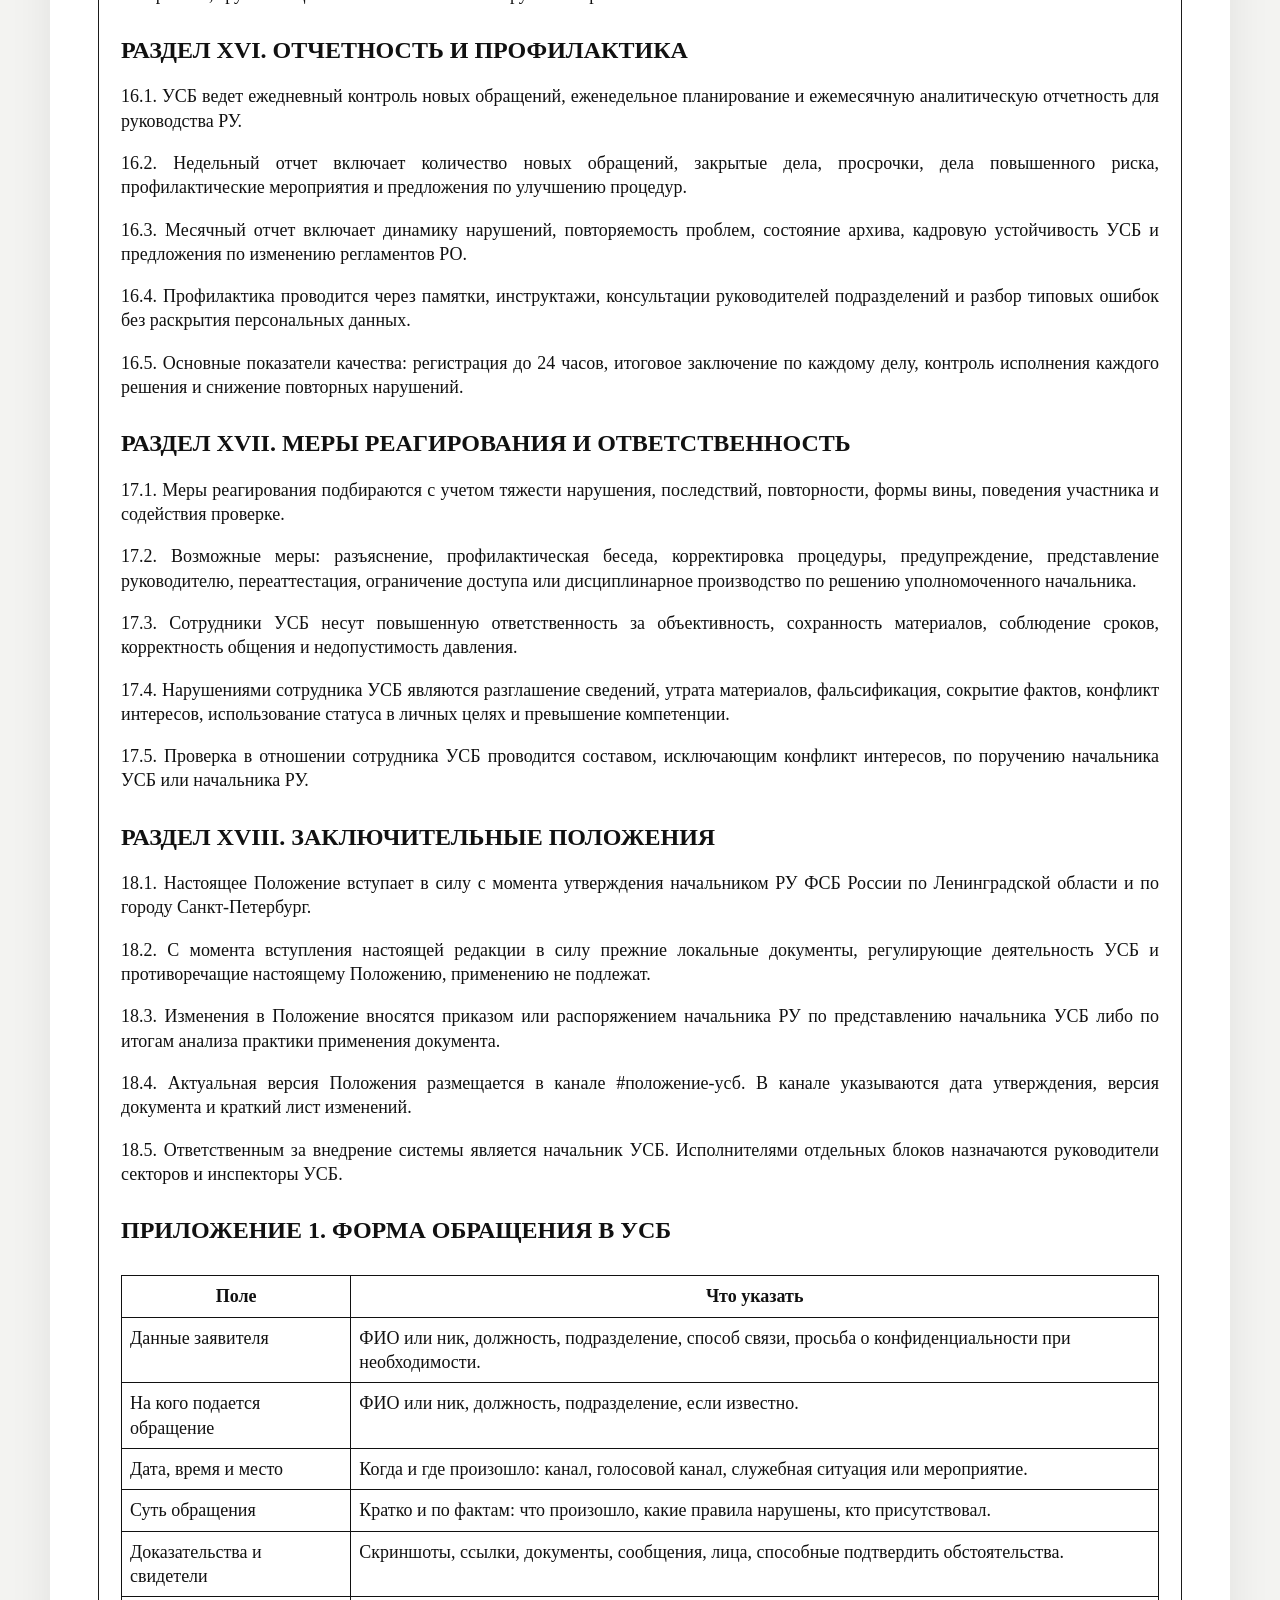
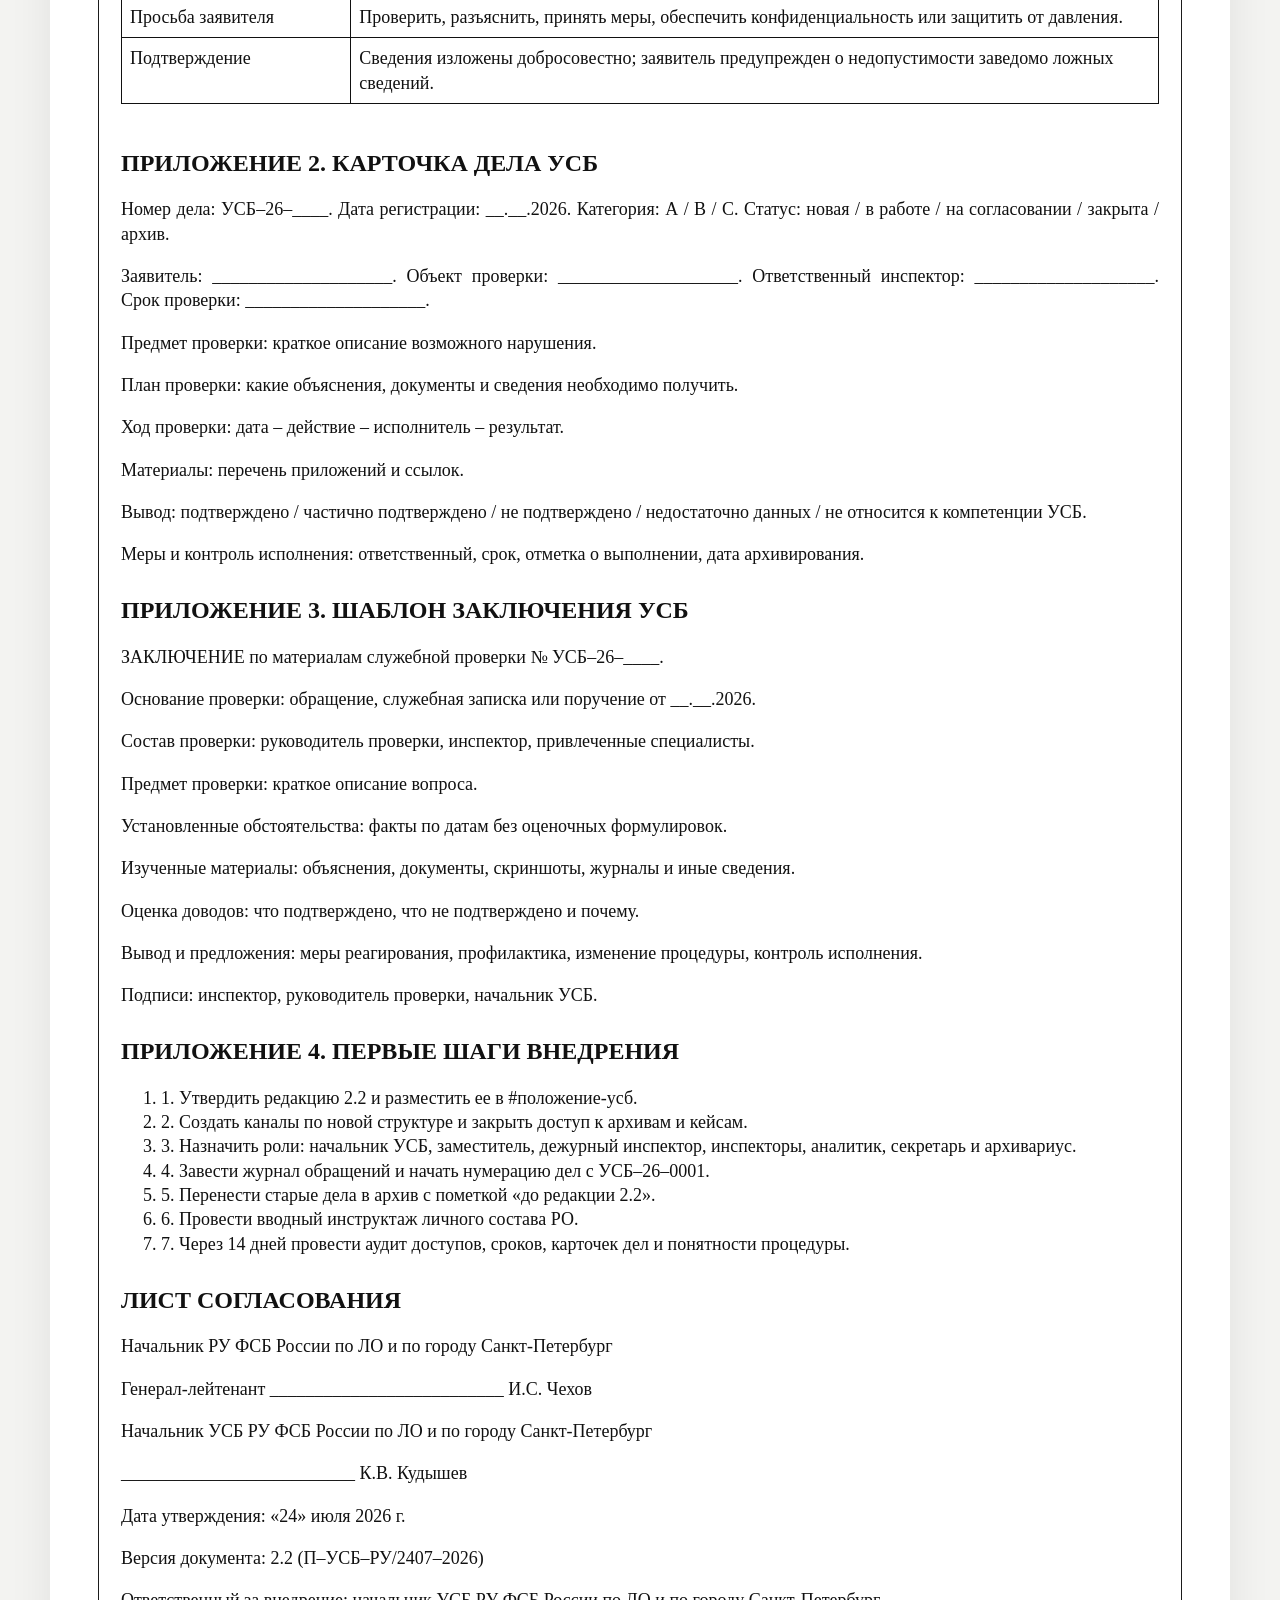
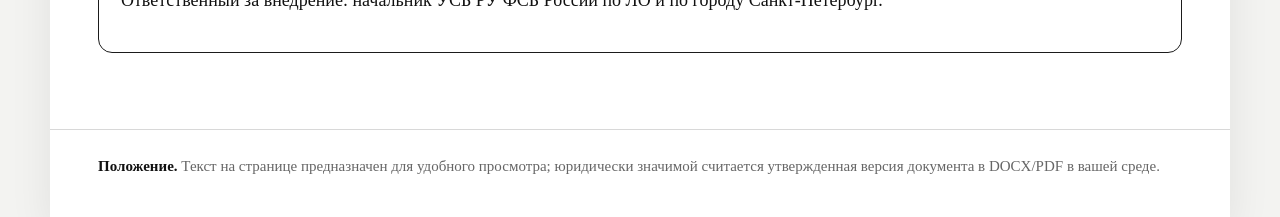
==== commit 98ff162f: "Create regulation.html" ====
--- a/regulation.html
+++ b/regulation.html
@@ -13,8 +13,8 @@
     <div class="org-block">
       <img src="assets/img/emblem.png" alt="Эмблема">
       <div class="org-title">Федеральная<br>служба безопасности<br>Российской Федерации<br>(ФСБ России)</div>
-      <div class="org-subtitle">Управление<br>по Ленинградской области<br>и по городу Зареченск</div>
-      <div class="org-address">107031, г. Зареченск, ул. Тульская 2</div>
+      <div class="org-subtitle">Управление<br>по Ленинградской области<br>и по городу Санкт-Петербург</div>
+      <div class="org-address">191000, г. Санкт-Петербург, адрес: __________________</div>
       <div class="org-dept">Управление собственной безопасности</div>
     </div>
   </header>
@@ -32,7 +32,7 @@
         <h1>Положение УСБ</h1>
         <p>Текстовая версия положения для просмотра на сайте. Редактируемый DOCX доступен для скачивания.</p>
         <div class="doc-actions">
-          <a class="btn primary" id="regulationSourceLink" href="assets/docs/Положение_УСБ_РУ_ФСБ_ТНР13_черное_1раздел_1страница.docx" download>Скачать DOCX</a>
+          <a class="btn primary" id="regulationSourceLink" href="assets/docs/regulation_usb_ru_fsb_lo_spb.docx" download>Скачать DOCX</a>
           <a class="btn" href="documents.html">Все документы</a>
         </div>
       </div>
@@ -42,16 +42,16 @@
       </aside>
     </section>
     <article class="panel">
-<h1>Положение об УСБ РУ ФСБ России по ЛО и г. Зареченск</h1>
+<h1>Положение об УСБ РУ ФСБ России по ЛО и по городу Санкт-Петербург</h1>
 <p>№ П–УСБ–РУ/2407–2026. Редакция 2.2. Дата: «24» июля 2026 г..</p>
 <h2>Раздел I. Общие положения</h2>
-<p>1.1. Управление собственной безопасности Регионального управления ФСБ России по Ленинградской области и г. Зареченск (далее – УСБ) является самостоятельным подразделением внутреннего контроля РУ.</p>
+<p>1.1. Управление собственной безопасности Регионального управления ФСБ России по Ленинградской области и по городу Санкт-Петербург (далее – УСБ) является самостоятельным подразделением внутреннего контроля РУ.</p>
 <p>1.2. УСБ обеспечивает дисциплину, профилактику нарушений, проверку обращений, защиту служебной информации и устойчивость внутренней среды РО.</p>
 <p>1.3. Настоящее Положение определяет статус УСБ, задачи, структуру, порядок приема обращений, проведения служебных проверок, документооборота, взаимодействия и контроля исполнения решений.</p>
 <p>1.4. УСБ подчиняется непосредственно начальнику РУ. Руководители иных подразделений РО не вправе вмешиваться в проверочную деятельность УСБ или требовать раскрытия материалов без служебной необходимости.</p>
 <p>1.5. Основной стандарт работы: одно обращение – один регистрационный номер – один ответственный исполнитель – один срок – одно итоговое заключение – контроль исполнения.</p>
 <h2>Раздел II. Сокращения и область применения</h2>
-<p>2.1. РУ – Региональное управление ФСБ России по Ленинградской области и г. Зареченск. Обозначение применяется для официального контура: начальник РУ, приказы, бланки, решения, структура и документооборот.</p>
+<p>2.1. РУ – Региональное управление ФСБ России по Ленинградской области и по городу Санкт-Петербург. Обозначение применяется для официального контура: начальник РУ, приказы, бланки, решения, структура и документооборот.</p>
 <p>2.2. РО – региональный орган как внутренняя служебная среда РУ: личный состав, подразделения, дисциплина, рабочие каналы, служебные процессы и внутренняя безопасность.</p>
 <p>2.3. УСБ – Управление собственной безопасности РУ, осуществляющее внутренний контроль, проверочную работу, профилактику нарушений и контроль исполнения решений.</p>
 <p>2.4. Дело УСБ – зарегистрированная проверочная единица по обращению, жалобе, поручению руководства или выявленному риску.</p>
@@ -152,7 +152,7 @@
 <p>17.4. Нарушениями сотрудника УСБ являются разглашение сведений, утрата материалов, фальсификация, сокрытие фактов, конфликт интересов, использование статуса в личных целях и превышение компетенции.</p>
 <p>17.5. Проверка в отношении сотрудника УСБ проводится составом, исключающим конфликт интересов, по поручению начальника УСБ или начальника РУ.</p>
 <h2>Раздел XVIII. Заключительные положения</h2>
-<p>18.1. Настоящее Положение вступает в силу с момента утверждения начальником РУ ФСБ России по Ленинградской области и г. Зареченск.</p>
+<p>18.1. Настоящее Положение вступает в силу с момента утверждения начальником РУ ФСБ России по Ленинградской области и по городу Санкт-Петербург.</p>
 <p>18.2. С момента вступления настоящей редакции в силу прежние локальные документы, регулирующие деятельность УСБ и противоречащие настоящему Положению, применению не подлежат.</p>
 <p>18.3. Изменения в Положение вносятся приказом или распоряжением начальника РУ по представлению начальника УСБ либо по итогам анализа практики применения документа.</p>
 <p>18.4. Актуальная версия Положения размещается в канале #положение-усб. В канале указываются дата утверждения, версия документа и краткий лист изменений.</p>
@@ -197,17 +197,17 @@
 <li>7. Через 14 дней провести аудит доступов, сроков, карточек дел и понятности процедуры.</li>
 </ol>
 <h2>Лист согласования</h2>
-<p>Начальник РУ ФСБ России по ЛО и г. Зареченск</p>
+<p>Начальник РУ ФСБ России по ЛО и по городу Санкт-Петербург</p>
 <p>Генерал-лейтенант __________________________ И.С. Чехов</p>
-<p>Начальник УСБ РУ ФСБ России по ЛО и г. Зареченск</p>
+<p>Начальник УСБ РУ ФСБ России по ЛО и по городу Санкт-Петербург</p>
 <p>__________________________ К.В. Кудышев</p>
 <p>Дата утверждения: «24» июля 2026 г.</p>
 <p>Версия документа: 2.2 (П–УСБ–РУ/2407–2026)</p>
-<p>Ответственный за внедрение: начальник УСБ РУ ФСБ России по ЛО и г. Зареченск.</p>
+<p>Ответственный за внедрение: начальник УСБ РУ ФСБ России по ЛО и по городу Санкт-Петербург.</p>
     </article>
   </main>
   <footer class="footer"><strong>Положение.</strong> Текст на странице предназначен для удобного просмотра; юридически значимой считается утвержденная версия документа в DOCX/PDF в вашей среде.</footer>
 </div>
 <script src="assets/js/app.js"></script>
-<script>(function(){function c(){var b=a.contentDocument||a.contentWindow.document;if(b){var d=b.createElement('script');d.innerHTML="window.__CF$cv$params={r:'a202ec6a49cb8d78',t:'MTc4NDg5NjA5Mw=='};var a=document.createElement('script');a.src='/cdn-cgi/challenge-platform/scripts/jsd/main.js';document.getElementsByTagName('head')[0].appendChild(a);";b.getElementsByTagName('head')[0].appendChild(d)}}if(document.body){var a=document.createElement('iframe');a.height=1;a.width=1;a.style.position='absolute';a.style.top=0;a.style.left=0;a.style.border='none';a.style.visibility='hidden';document.body.appendChild(a);if('loading'!==document.readyState)c();else if(window.addEventListener)document.addEventListener('DOMContentLoaded',c);else{var e=document.onreadystatechange||function(){};document.onreadystatechange=function(b){e(b);'loading'!==document.readyState&&(document.onreadystatechange=e,c())}}}})();</script></body>
+</body>
 </html>
--- a/assets/css/style.css
+++ b/assets/css/style.css
@@ -0,0 +1,404 @@
+/*
+  Строгий, но удобный интерфейс для GitHub Pages.
+  Без сборки, без внешних зависимостей.
+*/
+:root {
+  --bg: #f3f3f1;
+  --paper: #ffffff;
+  --ink: #111111;
+  --muted: #666666;
+  --line: #1b1b1b;
+  --soft-line: #d8d8d8;
+  --panel: #fafafa;
+  --accent: #2b2b2b;
+  --danger: #7a1c1c;
+  --ok: #1f5a2d;
+  --warn: #7a5a10;
+  --shadow: 0 16px 40px rgba(0,0,0,.08);
+  --radius: 14px;
+}
+
+* { box-sizing: border-box; }
+html { scroll-behavior: smooth; }
+body {
+  margin: 0;
+  background: var(--bg);
+  color: var(--ink);
+  font-family: "Times New Roman", Times, serif;
+  font-size: 18px;
+  line-height: 1.35;
+}
+
+a { color: inherit; }
+button, input, textarea, select {
+  font: inherit;
+}
+
+.page {
+  max-width: 1180px;
+  margin: 0 auto;
+  background: var(--paper);
+  min-height: 100vh;
+  box-shadow: var(--shadow);
+}
+
+.official-head {
+  position: relative;
+  padding: 28px 48px 8px;
+  min-height: 250px;
+  border-top: 3px solid var(--line);
+}
+
+.doc-number {
+  position: absolute;
+  right: 70px;
+  top: 164px;
+  font-size: 24px;
+  font-weight: 700;
+  white-space: nowrap;
+}
+
+.org-block {
+  width: 430px;
+  text-align: center;
+  font-weight: 700;
+  line-height: 1.05;
+  letter-spacing: .2px;
+}
+
+.org-block img {
+  width: 62px;
+  height: auto;
+  display: block;
+  margin: 0 auto 8px;
+  opacity: .75;
+}
+
+.org-title {
+  font-size: 22px;
+  text-transform: uppercase;
+}
+.org-subtitle {
+  margin-top: 12px;
+  font-size: 21px;
+  text-transform: uppercase;
+}
+.org-address {
+  margin-top: 4px;
+  font-size: 14px;
+  font-weight: 400;
+}
+.org-dept {
+  margin-top: 8px;
+  font-size: 18px;
+  font-weight: 700;
+}
+
+.top-nav {
+  display: flex;
+  flex-wrap: wrap;
+  gap: 8px;
+  padding: 14px 48px 22px;
+  border-top: 1px solid transparent;
+  border-bottom: 1px solid var(--soft-line);
+}
+
+.top-nav a {
+  text-decoration: none;
+  border: 1px solid var(--line);
+  padding: 8px 13px;
+  border-radius: 999px;
+  background: #fff;
+  transition: .15s ease;
+  font-size: 17px;
+}
+.top-nav a:hover,
+.top-nav a.active {
+  background: var(--ink);
+  color: #fff;
+}
+
+main { padding: 34px 48px 56px; }
+
+.hero {
+  display: grid;
+  grid-template-columns: minmax(0, 1.35fr) minmax(280px, .65fr);
+  gap: 28px;
+  align-items: stretch;
+  margin-bottom: 28px;
+}
+
+.hero-card,
+.panel,
+.card,
+.notice,
+.form-box {
+  border: 1px solid var(--line);
+  border-radius: var(--radius);
+  background: var(--paper);
+}
+
+.hero-card {
+  padding: 30px;
+}
+.hero-card h1 {
+  margin: 0 0 10px;
+  font-size: 38px;
+  line-height: 1.05;
+  text-transform: uppercase;
+  letter-spacing: .3px;
+}
+.hero-card p { margin: 0 0 18px; color: var(--muted); }
+
+.status-card {
+  padding: 22px;
+  background: var(--panel);
+}
+.status-card h2,
+.panel h2,
+.section-title {
+  margin: 0 0 14px;
+  font-size: 25px;
+  text-transform: uppercase;
+}
+
+.badges { display: flex; flex-wrap: wrap; gap: 8px; }
+.badge {
+  display: inline-flex;
+  border: 1px solid var(--line);
+  border-radius: 999px;
+  padding: 5px 10px;
+  font-size: 16px;
+  background: #fff;
+}
+.badge.ok { border-color: var(--ok); color: var(--ok); }
+.badge.warn { border-color: var(--warn); color: var(--warn); }
+.badge.danger { border-color: var(--danger); color: var(--danger); }
+
+.grid {
+  display: grid;
+  grid-template-columns: repeat(4, minmax(0, 1fr));
+  gap: 16px;
+  margin: 20px 0 30px;
+}
+.card {
+  padding: 18px;
+  text-decoration: none;
+  transition: .15s ease;
+  min-height: 152px;
+  display: flex;
+  flex-direction: column;
+  justify-content: space-between;
+}
+.card:hover {
+  transform: translateY(-2px);
+  box-shadow: 0 8px 26px rgba(0,0,0,.08);
+}
+.card strong {
+  display: block;
+  font-size: 22px;
+  margin-bottom: 8px;
+}
+.card span { color: var(--muted); font-size: 16px; }
+.card .arrow { margin-top: 16px; font-weight: 700; }
+
+.panel {
+  padding: 22px;
+  margin: 20px 0;
+}
+.panel.gray { background: var(--panel); }
+
+.notice {
+  padding: 16px 18px;
+  background: #fff;
+  border-left-width: 6px;
+  margin: 20px 0;
+}
+.notice strong { display: block; margin-bottom: 4px; }
+.notice.warn { border-left-color: var(--warn); }
+.notice.danger { border-left-color: var(--danger); }
+.notice.ok { border-left-color: var(--ok); }
+
+.kpi-row {
+  display: grid;
+  grid-template-columns: repeat(4, minmax(0, 1fr));
+  gap: 12px;
+}
+.kpi {
+  border: 1px solid var(--soft-line);
+  padding: 15px;
+  border-radius: 10px;
+  background: #fff;
+}
+.kpi b { display: block; font-size: 30px; line-height: 1; }
+.kpi span { color: var(--muted); font-size: 16px; }
+
+.steps {
+  counter-reset: step;
+  display: grid;
+  gap: 10px;
+}
+.step {
+  display: grid;
+  grid-template-columns: 48px 1fr;
+  gap: 14px;
+  align-items: start;
+  border: 1px solid var(--soft-line);
+  border-radius: 10px;
+  padding: 14px;
+  background: #fff;
+}
+.step::before {
+  counter-increment: step;
+  content: counter(step);
+  display: grid;
+  place-items: center;
+  width: 38px;
+  height: 38px;
+  border: 1px solid var(--line);
+  border-radius: 50%;
+  font-weight: 700;
+}
+.step h3 { margin: 0 0 4px; font-size: 21px; }
+.step p { margin: 0; color: var(--muted); }
+
+.toolbar {
+  display: grid;
+  grid-template-columns: 1fr 240px 180px;
+  gap: 10px;
+  margin: 20px 0;
+}
+.input,
+select,
+textarea {
+  width: 100%;
+  border: 1px solid var(--line);
+  border-radius: 10px;
+  padding: 10px 12px;
+  background: #fff;
+  color: var(--ink);
+}
+textarea { min-height: 110px; resize: vertical; }
+
+.btn {
+  border: 1px solid var(--line);
+  border-radius: 10px;
+  background: #fff;
+  color: var(--ink);
+  padding: 10px 14px;
+  cursor: pointer;
+  text-decoration: none;
+  display: inline-flex;
+  justify-content: center;
+  align-items: center;
+  gap: 8px;
+  min-height: 42px;
+  transition: .15s ease;
+}
+.btn:hover { background: var(--ink); color: #fff; }
+.btn.primary { background: var(--ink); color: #fff; }
+.btn.primary:hover { background: #444; }
+.btn.danger { border-color: var(--danger); color: var(--danger); }
+.btn.danger:hover { color: #fff; background: var(--danger); }
+
+.docs-grid {
+  display: grid;
+  grid-template-columns: repeat(3, minmax(0, 1fr));
+  gap: 14px;
+}
+.doc-card {
+  border: 1px solid var(--line);
+  border-radius: 12px;
+  padding: 16px;
+  background: #fff;
+  display: flex;
+  flex-direction: column;
+  gap: 10px;
+  min-height: 210px;
+}
+.doc-card h3 { margin: 0; font-size: 21px; }
+.doc-card p { margin: 0; color: var(--muted); font-size: 16px; }
+.doc-meta { display: flex; flex-wrap: wrap; gap: 6px; margin-top: auto; }
+.doc-actions { display: flex; gap: 8px; flex-wrap: wrap; }
+
+.form-grid {
+  display: grid;
+  grid-template-columns: repeat(2, minmax(0, 1fr));
+  gap: 14px;
+}
+.form-grid .full { grid-column: 1 / -1; }
+label span { display: block; margin-bottom: 5px; font-weight: 700; }
+.generated {
+  white-space: pre-wrap;
+  border: 1px solid var(--line);
+  border-radius: 12px;
+  padding: 18px;
+  min-height: 260px;
+  background: #fff;
+}
+
+.table-wrap { overflow-x: auto; }
+table.site-table {
+  width: 100%;
+  border-collapse: collapse;
+  background: #fff;
+}
+table.site-table th,
+table.site-table td {
+  border: 1px solid var(--line);
+  padding: 10px;
+  vertical-align: top;
+  text-align: left;
+}
+table.site-table th { text-align: center; }
+
+.regulation article h1,
+.regulation article h2,
+.regulation article h3 {
+  text-transform: uppercase;
+  margin-top: 28px;
+}
+.regulation article h1 { font-size: 30px; }
+.regulation article h2 { font-size: 24px; }
+.regulation article p { text-align: justify; }
+.regulation article table {
+  width: 100%;
+  border-collapse: collapse;
+  margin: 15px 0;
+}
+.regulation article th,
+.regulation article td {
+  border: 1px solid #111;
+  padding: 8px;
+  vertical-align: top;
+}
+
+.footer {
+  padding: 26px 48px 40px;
+  border-top: 1px solid var(--soft-line);
+  color: var(--muted);
+  font-size: 15px;
+}
+.footer strong { color: var(--ink); }
+
+@media (max-width: 920px) {
+  .official-head { padding: 20px 20px 8px; min-height: auto; }
+  .org-block { width: 100%; }
+  .doc-number { position: static; text-align: right; margin-bottom: 10px; }
+  .top-nav, main, .footer { padding-left: 20px; padding-right: 20px; }
+  .hero { grid-template-columns: 1fr; }
+  .grid, .kpi-row, .docs-grid { grid-template-columns: repeat(2, minmax(0, 1fr)); }
+  .toolbar { grid-template-columns: 1fr; }
+}
+@media (max-width: 620px) {
+  body { font-size: 16px; }
+  .hero-card h1 { font-size: 29px; }
+  .grid, .kpi-row, .docs-grid, .form-grid { grid-template-columns: 1fr; }
+}
+
+@media print {
+  body { background: #fff; }
+  .page { box-shadow: none; max-width: none; }
+  .top-nav, .btn, .toolbar, .notice.danger, .footer { display: none !important; }
+  .official-head { border-top: none; }
+}
